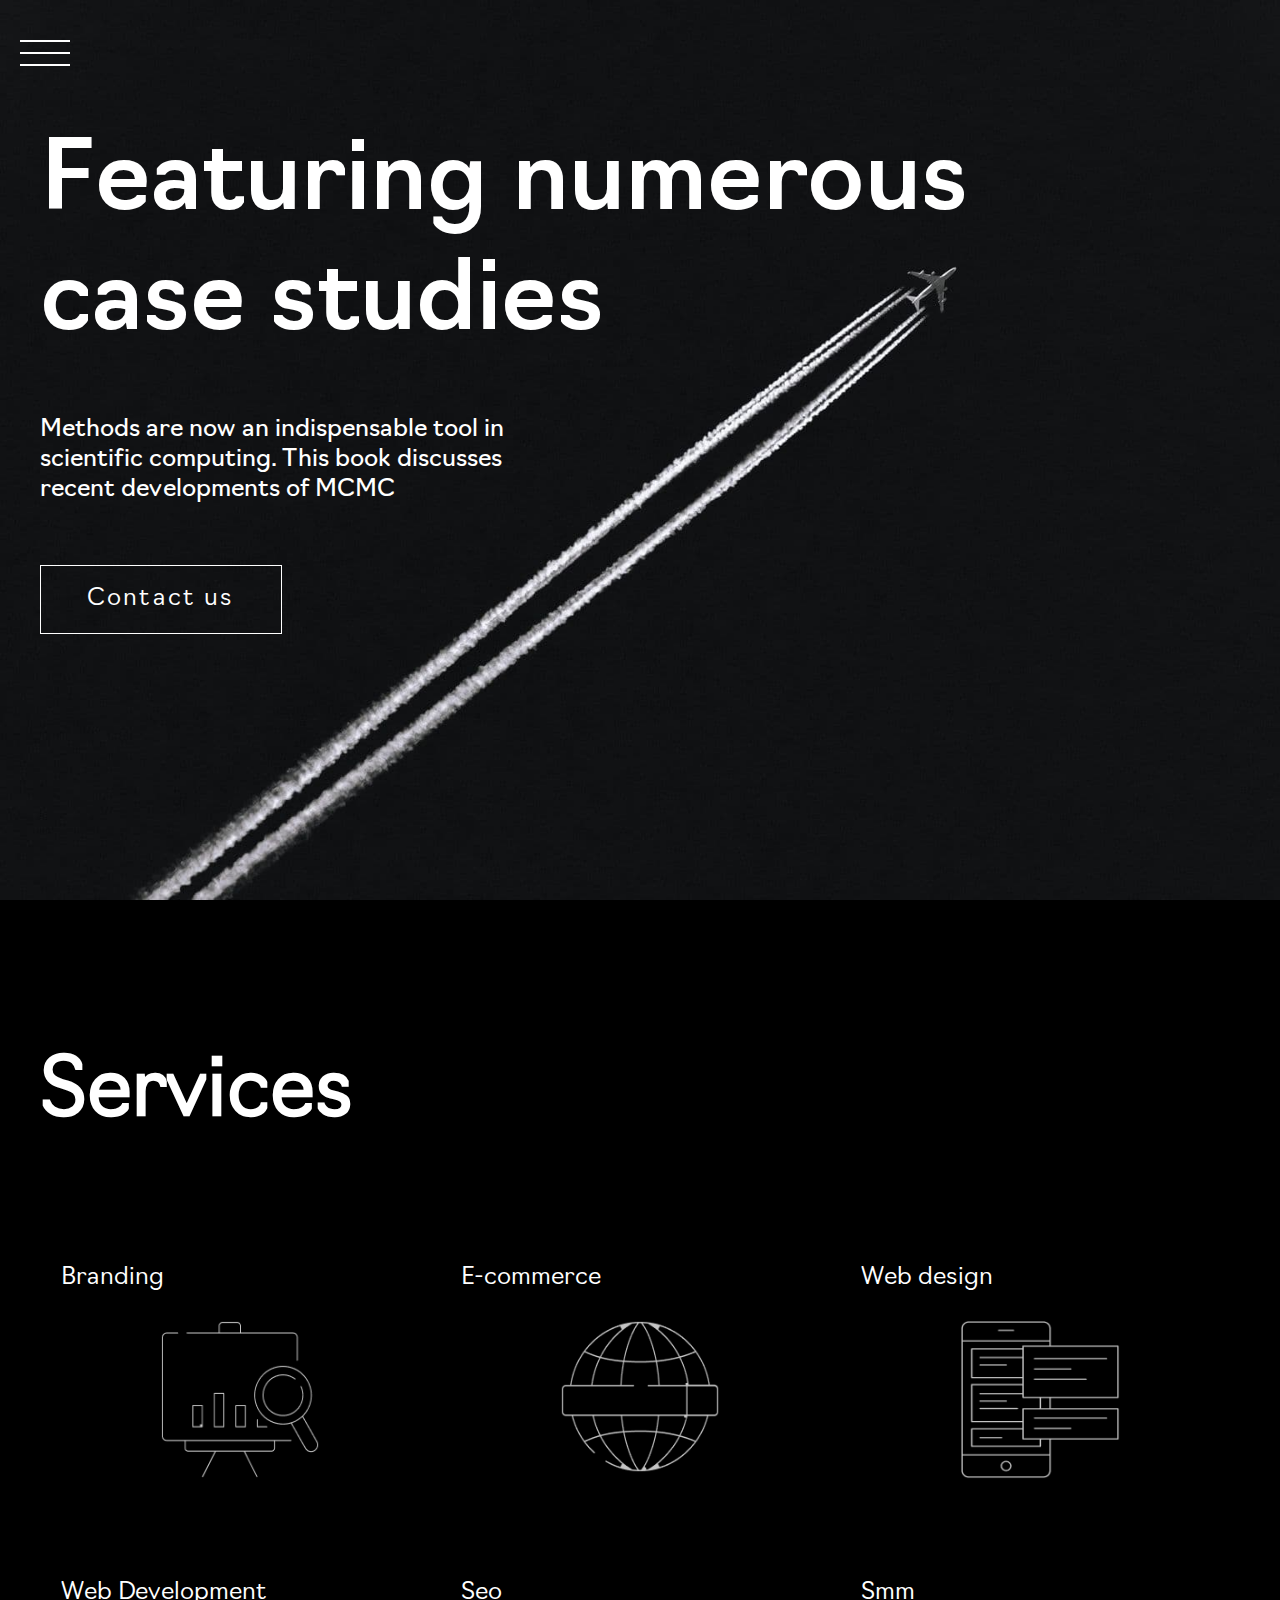
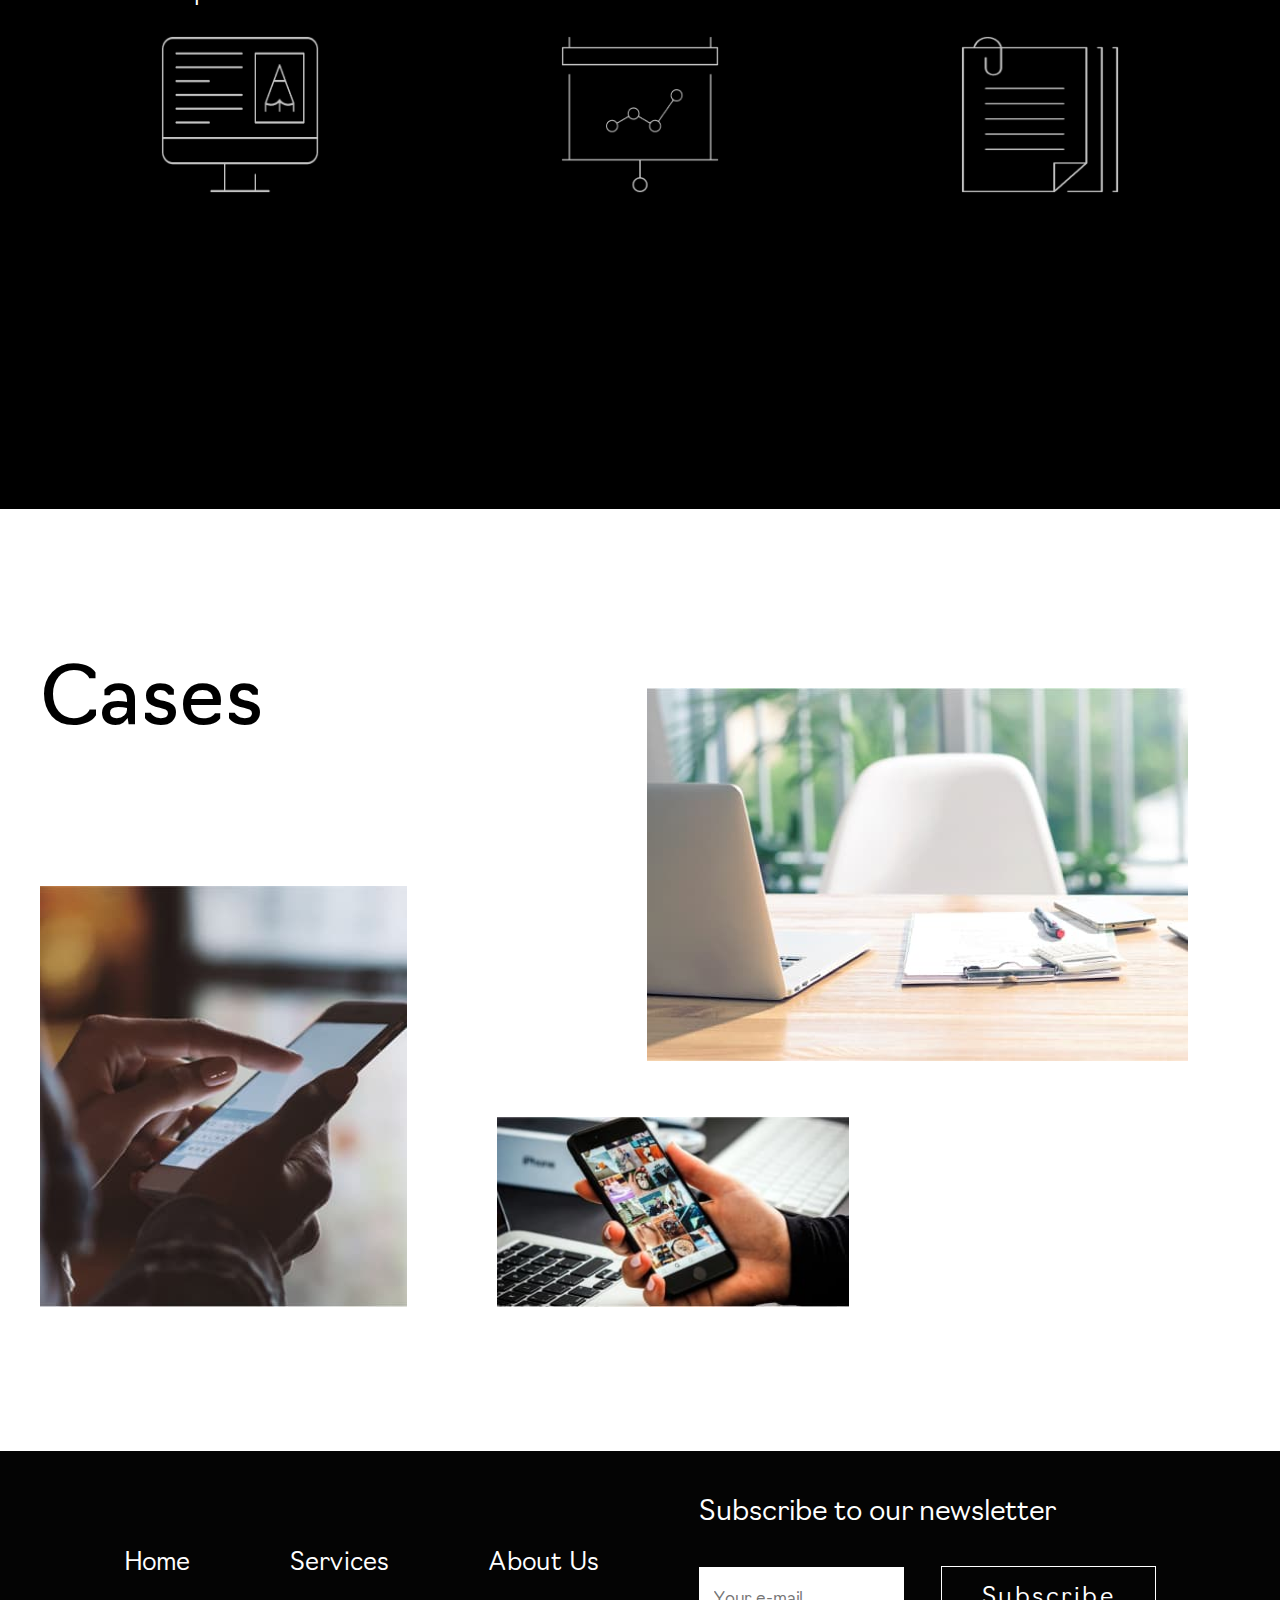
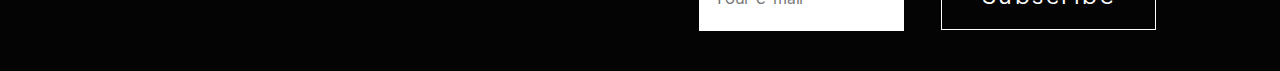
==== index.html @ d7485b70 "Add files via upload" ====
<!DOCTYPE html>
<html lang="ru">
  <head>
    <meta charset="UTF-8" />
    <meta http-equiv="X-UA-Compatible" content="IE=edge" />
    <meta name="viewport" content="width=device-width, initial-scale=1.0" />
    <title>Home</title>
    <link rel="stylesheet" href="css/style.min.css" />
  </head>
  <body>
    <div class="wrapper">
      <header class="header" id="#header">
        <div class="header__home">
          <div class="gamb__menu">
            <span></span>
            <span></span>
            <span></span>
          </div>
          <div class="leftside leftside--close">
            <button class="leftside__btn">
              <span></span>
              <span></span>
            </button>
            <ul class="leftside__menu__item">
              <li class="leftside__menu__items">
                <a class="leftside__menu__link" href="index.html"> Home </a>
              </li>
              <button class="accordion">Services</button>
              <div class="accordion__list">
                <ul class="accordion__items">
                  <li class="accordion__item">
                    <a class="accordion__link" href="services.html#Branding">
                      Branding
                    </a>
                  </li>
                  <li class="accordion__item">
                    <a class="accordion__link" href="services.html#E-commerce">
                      E-commerce
                    </a>
                  </li>
                  <li class="accordion__item">
                    <a class="accordion__link" href="services.html#Web-design">
                      Web design
                    </a>
                  </li>
                  <li class="accordion__item">
                    <a
                      class="accordion__link"
                      href="services.html#Web-Development"
                    >
                      Web Development
                    </a>
                  </li>
                  <li class="accordion__item">
                    <a class="accordion__link" href="services.html#Seo">
                      Seo
                    </a>
                  </li>
                  <li class="accordion__item">
                    <a class="accordion__link" href="services.html#Smm">
                      Smm
                    </a>
                  </li>
                </ul>
              </div>
              <li class="leftside__menu__items">
                <a class="leftside__menu__link" href="about.html"> About us </a>
              </li>
            </ul>
          </div>
          <div class="header__inner">
            <div class="container">
              <div class="header__inner__about">
                <h2 class="header__inner__title">Featuring numerous</h2>
                <h2 class="header__inner__title-2">case studies</h2>
                <div class="header__inner__text">
                  Methods are now an indispensable tool in scientific computing.
                  This book discusses recent developments of MCMC
                </div>
                <button class="header__inner__btn">
                  <a class="header__inner__link" href="#popup"> Contact us </a>
                </button>
              </div>
              <div class="popup" id="popup">
                <a class="popup__area" href="#header"></a>
                <div class="popup__body">
                  <div class="popup__content">
                    <a class="popup__close" href="#header">X</a>
                    <div class="popup__text">
                      Once you're through, contact us with any questions and we
                      will help you to find a solution that best fits your
                      specific needs.
                    </div>
                    <div class="popup__contact">
                      <a class="popup__mail" href="mailto:nastarte@gmail.com">nastarte@gmail.com</a>
                      <a class="popup__phone" href="tel:+74952104242 ">+ 7 495 210 42 42 </a>
                    </div>
                    <div class="popup__form">
                      <form class="popup__form__inner" action="#">
                        <input
                          class="popup__form__inner__name"
                          type="text"
                          placeholder="Name"
                        />
                        <input
                          class="popup__form__inner__email"
                          type="email"
                          placeholder="E-mail"
                        />
                        <textarea
                          class="popup__form__inner__textarea"
                        ></textarea>
                        <a class="popup__form__link" href="index.html">
                          <button class="popup__form__inner__btn" type="button">
                            Accept
                          </button>
                        </a>
                      </form>
                    </div>
                  </div>
                </div>
              </div>
            </div>
          </div>
        </div>
      </header>
    <main class="main">
      <section class="service">
        <div class="container">
          <h2 class="service__title">Services</h2>
          <div class="service__inner">
            <a class="service__inner__item" href="services.html#Branding">
              <p class="service__inner__text">Branding</p>
              <img
                class="service__inner__img"
                src="images/service/1.png"
                alt="images"
              />
            </a>
            <a class="service__inner__item" href="services.html#E-commerce">
              <p class="service__inner__text">E-commerce</p>
              <img
                class="service__inner__img"
                src="images/service/2.png"
                alt="images"
              />
            </a>
            <a class="service__inner__item" href="services.html#Web-design">
              <p class="service__inner__text">Web design</p>
              <img
                class="service__inner__img"
                src="images/service/3.png"
                alt="images"
              />
            </a>
            <a
              class="service__inner__item"
              href="services.html#Web-Development"
            >
              <p class="service__inner__text">Web Development</p>
              <img
                class="service__inner__img"
                src="images/service/4.png"
                alt="images"
              />
            </a>
            <a class="service__inner__item" href="services.html#Seo">
              <p class="service__inner__text">Seo</p>
              <img
                class="service__inner__img"
                src="images/service/5.png"
                alt="images"
              />
            </a>
            <a class="service__inner__item" href="services.html#Smm">
              <p class="service__inner__text">Smm</p>
              <img
                class="service__inner__img"
                src="images/service/6.png"
                alt="images"
              />
            </a>
          </div>
        </div>
      </section>
      <section class="case">
        <div class="container">
          <h2 class="case__title">Cases</h2>
          <div class="case__images">
            <div class="case__left">
              <img
                class="case__left__img"
                src="images/case-left.jpg"
                alt="images"
              />
            </div>
            <div class="case__right">
              <img
                class="case__right__img-1"
                src="images/case-right.jpg"
                alt="images"
              />
              <img
                class="case__right__img-2"
                src="images/case-right-2.jpg"
                alt="images"
              />
            </div>
          </div>
        </div>
      </section>
    </main>
    <footer class="footer">
      <div class="thank">
        <p class="thank__text">
          Thank you for contacting us, we will contact you
        </p>
        <button class="thank__close">Close</button>
      </div>
      <div class="footer__inner">
        <div class="footer__wrapper">
        <ul class="footer__inner__items">
          <li class="footer__inner__item">
            <a class="footer__inner__link" href="index.html"> Home </a>
          </li>
          <li class="footer__inner__item">
            <a class="footer__inner__link" href="services.html"> Services </a>
          </li>
          <li class="footer__inner__item">
            <a class="footer__inner__link" href="about.html"> About Us </a>
          </li>
        </ul>
        <div class="footer__inner__form">
          <form class="footer__form" action="#">
            <h4 class="footer__form__title">Subscribe to our newsletter</h4>
            <input
              class="footer__form__input"
              type="email"
              placeholder="Your e-mail"
            />
            <button class="footer__form__btn">Subscribe</button>
          </form>
        </div>
    </div>
  </div>
    </footer>
    <script src="js/main.min.js"></script>
  </body>
</html>
---- css/style.min.css ----
@font-face{font-family:'Navigo-Light';src:url("../fonts/Navigo-Light.woff2") format("woff2"),url("../fonts/Navigo-Light.woff") format("woff"),url("../fonts/Navigo-Light.ttf") format("truetype");font-weight:300;font-style:normal}@font-face{font-family:'Navigo-Regular';src:url("../fonts/Navigo-Regular.woff2") format("woff2"),url("../fonts/Navigo-Regular.woff") format("woff"),url("../fonts/Navigo-Regular.ttf") format("truetype");font-weight:400;font-style:normal}@font-face{font-family:'Navigo-Bold';src:url("../fonts/Navigo-Medium.woff2") format("woff2"),url("../fonts/Navigo-Medium.woff") format("woff"),url("../fonts/Navigo-Medium.ttf") format("truetype");font-weight:500;font-style:normal}html{-webkit-box-sizing:border-box;box-sizing:border-box}*,*::after,*::before{-webkit-box-sizing:inherit;box-sizing:inherit}ul[class],ol[class]{padding:0}body,h1,h2,h3,h4,h5,h6,p,ul,ol,li,figure,figcaption,blockquote,dl,dd{margin:0;font-size:inherit}li{outline:none}ul[class]{list-style:none}img{max-width:100%;display:block}input,button,textarea,select{font:inherit}a{text-decoration:none}.slick-slider{position:relative;display:block;-webkit-box-sizing:border-box;box-sizing:border-box;-webkit-touch-callout:none;-webkit-user-select:none;-moz-user-select:none;-ms-user-select:none;user-select:none;-ms-touch-action:pan-y;touch-action:pan-y;-webkit-tap-highlight-color:transparent}.slick-list{position:relative;overflow:hidden;display:block;margin:0;padding:0}.slick-list:focus{outline:none}.slick-list.dragging{cursor:pointer;cursor:hand}.slick-slider .slick-track,.slick-slider .slick-list{-webkit-transform:translate3d(0, 0, 0);-ms-transform:translate3d(0, 0, 0);transform:translate3d(0, 0, 0)}.slick-track{position:relative;left:0;top:0;display:block;margin-left:auto;margin-right:auto}.slick-track:before,.slick-track:after{content:"";display:table}.slick-track:after{clear:both}.slick-loading .slick-track{visibility:hidden}.slick-slide{float:left;height:100%;min-height:1px;display:none}[dir="rtl"] .slick-slide{float:right}.slick-slide img{display:block}.slick-slide.slick-loading img{display:none}.slick-slide.dragging img{pointer-events:none}.slick-initialized .slick-slide{display:block}.slick-loading .slick-slide{visibility:hidden}.slick-vertical .slick-slide{display:block;height:auto;border:1px solid transparent}.slick-arrow.slick-hidden{display:none}html,body{height:100%}body{font-family:"Navigo-Light", sans-serif;font-weight:300;font-size:28px;line-height:45px}.wrapper{display:-webkit-box;display:-ms-flexbox;display:flex;-webkit-box-orient:vertical;-webkit-box-direction:normal;-ms-flex-direction:column;flex-direction:column;min-height:100%;overflow-x:hidden}.main{-webkit-box-flex:1;-ms-flex:1 0 auto;flex:1 0 auto}.footer{-webkit-box-flex:0;-ms-flex:0 0 auto;flex:0 0 auto}.container{max-width:1230px;padding:0 15px;margin:0 auto}.container-fluid{max-width:1330px;padding:0 15px;margin:0 auto}.header__home{background-image:url("../images/header-bg.jpg");background-repeat:no-repeat;background-size:cover;background-position:top center;min-height:100vh;position:relative}.header__services{background-color:#ebedf0}.header__about{background-color:#040404;min-height:685px}.header__bg{background-color:#171717}.header__inner__title{font-family:"Navigo-Bold", sans-serif;font-size:6rem;line-height:80px;font-weight:500;color:#fff;padding-top:145px}.header__inner__title-2{font-family:"Navigo-Bold", sans-serif;font-size:6rem;line-height:120px;font-weight:500;color:#fff;max-width:800px;padding-top:20px}.header__inner__text{font-family:"Navigo-Regular", sans-serif;padding-top:50px;font-size:24px;line-height:30px;font-weight:400;color:#fff;max-width:500px}.header__inner__btn{margin-top:60px;border:1px solid #fff;cursor:pointer;background-color:transparent}.header__inner__btn:hover{-webkit-transition:all 0.3s;-o-transition:all 0.3s;transition:all 0.3s;-webkit-box-shadow:-2px 3px 17px 0px #ebc4c4;box-shadow:-2px 3px 17px 0px #ebc4c4;background-color:black}.header__inner__link{font-size:24px;letter-spacing:0.09em;line-height:45px;color:#fff;display:block;padding:10px 40px}.header__inner__about{padding-bottom:52px}.popup{position:fixed;width:100%;height:100%;background-color:rgba(0,0,0,0.9);top:0;left:0;opacity:0;visibility:hidden;z-index:10;-webkit-transition:all 0.8s;-o-transition:all 0.8s;transition:all 0.8s}.popup:target{opacity:1;visibility:visible;overflow-y:auto;overflow-x:hidden}.popup__body{min-height:100%;display:-webkit-box;display:-ms-flexbox;display:flex;-webkit-box-align:center;-ms-flex-align:center;align-items:center;-webkit-box-pack:center;-ms-flex-pack:center;justify-content:center;text-align:center;padding:30px 10px}.popup__content{background-color:#131212;color:#fff;max-width:800px;padding:30px;position:relative;-webkit-transform:perspective(600px) translate(0px, -100%) rotateX(45deg);transform:perspective(600px) translate(0px, -100%) rotateX(45deg);-webkit-transition:all 0.8s;-o-transition:all 0.8s;transition:all 0.8s;opacity:0}.popup:target .popup__content{-webkit-transform:perspective(600px) translate(0px, 0%) rotateX(0deg);transform:perspective(600px) translate(0px, 0%) rotateX(0deg);opacity:1}.popup__close{position:absolute;right:25px;top:10px;font-size:20px;color:#fff;text-decoration:none}.popup__area{position:absolute;width:100%;height:100%;top:0;left:0}.popup__text{font-size:26px;padding-bottom:10px}.popup__mail{font-family:"Navigo-Bold", sans-serif;text-decoration:none;color:#929292}.popup__mail:hover{color:white}.popup__phone{font-family:"Navigo-Bold", sans-serif;text-decoration:none;color:#929292}.popup__phone:hover{color:white}.popup__form__inner__name{max-width:300px;margin-right:20px;outline:none;padding-left:15px}.popup__form__inner__name::-webkit-input-placeholder{font-size:20px}.popup__form__inner__name::-moz-placeholder{font-size:20px}.popup__form__inner__name:-ms-input-placeholder{font-size:20px}.popup__form__inner__name::-ms-input-placeholder{font-size:20px}.popup__form__inner__name::placeholder{font-size:20px}.popup__form__inner__email{max-width:300px;outline:none;padding-left:15px}.popup__form__inner__email::-webkit-input-placeholder{font-size:20px}.popup__form__inner__email::-moz-placeholder{font-size:20px}.popup__form__inner__email:-ms-input-placeholder{font-size:20px}.popup__form__inner__email::-ms-input-placeholder{font-size:20px}.popup__form__inner__email::placeholder{font-size:20px}.popup__form__inner__textarea{display:block;margin:0 auto;margin-top:30px;max-width:500px;height:200px;width:100%;resize:none;outline:none;overflow:hidden}.popup__form__inner__btn{padding:8px 60px;background-color:#fff;color:black;margin-top:20px;letter-spacing:0.09em;line-height:35px;color:#5c5a5a;border:1px solid #fff}.popup__form__inner__btn:hover{-webkit-transition:all 0.5s;-o-transition:all 0.5s;transition:all 0.5s;background-color:transparent;-webkit-box-shadow:-2px 3px 17px 4px #949292;box-shadow:-2px 3px 17px 4px #949292}.popup__contact{display:block;max-width:280px;margin:0 auto}.service{background-color:black}.service__title{padding-top:155px;padding-bottom:100px;color:#fff;font-size:80px;line-height:80px}.service__inner{display:-ms-grid;display:grid;-ms-grid-columns:(2fr)[3];grid-template-columns:repeat(3, 2fr);padding-bottom:244px}.service__inner__text{font-family:"Navigo-Light", sans-serif;color:#fff;font-weight:300;font-size:24px;line-height:24px;padding:30px 20px}.service__inner__img{margin:0 auto;width:40%}.service__inner__item{cursor:pointer;min-height:315px;border:1px solid transparent}.service__inner__item:hover{border:1px solid #fff;-webkit-transition:all 1s;-o-transition:all 1s;transition:all 1s}.case__images{display:-webkit-box;display:-ms-flexbox;display:flex;padding-bottom:144px}.case__title{font-family:"Navigo-Regular", sans-serif;padding-top:155px;font-size:80px;line-height:80px;font-weight:400}.case__left{display:-webkit-box;display:-ms-flexbox;display:flex;-webkit-box-align:end;-ms-flex-align:end;align-items:flex-end;padding-right:90px}.case__right{display:-webkit-box;display:-ms-flexbox;display:flex;-webkit-box-orient:vertical;-webkit-box-direction:normal;-ms-flex-direction:column;flex-direction:column}.case__right__img-1{position:relative;bottom:56px;left:150px;width:100%}.case__right__img-2{max-width:65%}.gamb__menu{display:block;width:50px;position:absolute;top:40px;left:20px;cursor:pointer}.gamb__menu span{background-color:white;height:2px;display:block;margin-bottom:10px}.gamb__menu__services span{background-color:black}.disable{visibility:hidden}.leftside{max-width:299px;max-height:600px;position:fixed;z-index:100;-webkit-transition:all 0.7s;-o-transition:all 0.7s;transition:all 0.7s;background-color:black}.leftside__menu__item{margin-top:20px}.leftside.leftside--close{-webkit-transform:translateX(-500%);-ms-transform:translateX(-500%);transform:translateX(-500%)}.leftside__btn{position:relative;border:none;outline:none;background-color:transparent;border-color:black;cursor:pointer}.leftside__btn::after{content:"X";top:-15px;left:16px;font-size:22px;color:#fff;position:absolute}.leftside__menu__items{cursor:pointer;width:300px;position:relative}.leftside__menu__items:hover{-webkit-transition:all 0.5s;-o-transition:all 0.5s;transition:all 0.5s;background-color:#383838}.leftside__menu__link{display:block;font-family:"Navigo-Light", sans-serif;color:#fff;font-weight:300;line-height:30px;font-size:22px;padding:10px 18px}.accordion{background-color:transparent;padding:6px 193px;border-color:transparent;outline:none;color:#fff;font-size:22px;line-height:30px;padding-left:16px;padding-top:8px;padding-bottom:8px;position:relative;cursor:pointer}.accordion::after{content:"\002B";position:absolute;right:0}.accordion.active::after{content:"\2212";position:absolute;right:0}.accordion__list{max-height:0;overflow:hidden;-webkit-transition:all 0.5s;-o-transition:all 0.5s;transition:all 0.5s}.accordion__item{padding-left:40px;cursor:pointer;max-width:600px;width:100%}.accordion__item:hover{-webkit-transition:all 0.5s;-o-transition:all 0.5s;transition:all 0.5s;background-color:#383838}.accordion__link{font-family:"Navigo-Light", sans-serif;font-size:20px;font-weight:300;line-height:30px;color:#fff;display:block;padding:10px 18px}.active,.accordion:hover{background-color:#636161}.branding{padding-top:93px}.branding__inner__title{font-family:"Navigo-Bold", sans-serif;font-size:60px;line-height:40px;font-weight:500;color:#000000;outline:none}.branding__inner__text{font-family:"Navigo-Light", sans-serif;font-size:28px;line-height:45px;padding-top:43px;max-width:800px;font-style:normal;font-weight:300}.branding__img{display:-webkit-box;display:-ms-flexbox;display:flex}.branding__inner__img{width:100%}.branding__img__position__left{padding-right:45px}.branding__img__position__right{padding-top:124px;padding-bottom:100px}.inner__arrow{display:block;border:none;margin:10px 0;max-width:100px;-webkit-transition:all 0.5s;-o-transition:all 0.5s;transition:all 0.5s}.inner__arrow:hover{-webkit-box-shadow:-2px 3px 17px 4px #949292;box-shadow:-2px 3px 17px 4px #949292;border-radius:15px}.commerce{padding-top:100px}.commerce__title{font-family:"Navigo-Bold", sans-serif;font-size:60px;line-height:40px;font-weight:500;color:#000000;outline:none}.commerce__text{font-family:"Navigo-Light", sans-serif;font-size:28px;line-height:45px;padding-top:43px;max-width:800px;font-style:normal;font-weight:300}.commerce__inner__img{display:-ms-grid;display:grid;-ms-grid-columns:(1fr)[4];grid-template-columns:repeat(4, 1fr);padding-bottom:100px}.commerce__img{width:100%;padding-right:10px}.design{background-color:#ebedf0;padding-top:100px}.design__title{font-family:"Navigo-Bold", sans-serif;font-size:60px;line-height:40px;font-weight:500;color:#000000;outline:none}.design__text{font-family:"Navigo-Light", sans-serif;font-size:28px;line-height:45px;padding-top:43px;max-width:800px;font-style:normal;font-weight:300}.design__inner__img{display:-webkit-box;display:-ms-flexbox;display:flex;-webkit-box-pack:justify;-ms-flex-pack:justify;justify-content:space-between;-webkit-box-align:center;-ms-flex-align:center;align-items:center;padding-bottom:100px}.design__img{width:30%}.design__img__big{max-width:100%;padding-bottom:100px}.development{padding-top:200px;background-color:#ebedf0}.development__title{font-family:"Navigo-Bold", sans-serif;font-size:60px;line-height:40px;font-weight:500;color:#000000;outline:none}.development__text{font-family:"Navigo-Light", sans-serif;font-size:28px;line-height:45px;padding-top:43px;max-width:800px;font-style:normal;font-weight:300}.development__inner{display:-webkit-box;display:-ms-flexbox;display:flex}.development__img__left{padding-bottom:100px;opacity:0.8}.development__img__right{opacity:0.8;padding-left:100px;margin-top:-150px}.seo{padding-top:100px;background-color:#c4c4c4}.seo__title{font-family:"Navigo-Bold", sans-serif;font-size:60px;line-height:40px;font-weight:500;color:#000000;outline:none}.seo__text{font-family:"Navigo-Light", sans-serif;font-size:28px;line-height:45px;padding-top:43px;max-width:800px;font-style:normal;font-weight:300}.seo__img{width:100%;opacity:0.8;padding-bottom:100px}.smm{padding-top:100px;background-color:#161616}.smm__title{font-family:"Navigo-Bold", sans-serif;font-size:60px;line-height:40px;font-weight:500;color:#fff;outline:none}.smm__text{font-family:"Navigo-Light", sans-serif;font-size:28px;line-height:45px;padding-top:43px;max-width:800px;font-style:normal;font-weight:300;color:#fff}.smm__images{width:85%;padding-bottom:100px;opacity:0.7}.smm__img{display:-webkit-box;display:-ms-flexbox;display:flex;-webkit-box-pack:justify;-ms-flex-pack:justify;justify-content:space-between;-webkit-box-align:end;-ms-flex-align:end;align-items:flex-end}.header__about__inner{display:-webkit-box;display:-ms-flexbox;display:flex;-webkit-box-pack:justify;-ms-flex-pack:justify;justify-content:space-between;padding-top:100px}.header__about__title{font-family:"Navigo-Bold", sans-serif;font-size:48px;line-height:52px;font-weight:bold;color:#fff}.header__about__title span{color:#aeaeae}.header__about__text{font-family:"Navigo-Regular", sans-serif;max-width:800px;font-size:22px;line-height:30px;color:#fff;font-weight:400;padding-bottom:150px}.header__about__numbers{display:-webkit-box;display:-ms-flexbox;display:flex;-webkit-box-align:center;-ms-flex-align:center;align-items:center;-webkit-box-pack:justify;-ms-flex-pack:justify;justify-content:space-between}.header__about__numbers__text-1{font-family:"Navigo-Bold", sans-serif;font-size:26px;line-height:36px;font-weight:500;color:#aeaeae;position:relative;margin-left:100px}.header__about__numbers__text-1::before{content:"5";position:absolute;left:-45px;top:-20px;font-size:66px;line-height:93px;font-family:"Navigo-Light", sans-serif;font-weight:300;color:#fff}.header__about__numbers__text-1::after{content:"";position:absolute;background-image:url("../images/union.svg");width:46px;height:46px;-o-object-fit:cover;object-fit:cover;left:-100px;top:-20px;background-repeat:no-repeat}.header__about__numbers__text-1 span::after{content:"";position:absolute;border-bottom:1px solid #fff;width:315px;top:-70px;left:-99px}.header__about__numbers__text-2{font-family:"Navigo-Bold", sans-serif;font-size:26px;line-height:36px;font-weight:500;color:#aeaeae;position:relative;margin:0 auto}.header__about__numbers__text-2::before{content:"150";position:absolute;left:-110px;top:-20px;font-size:66px;line-height:93px;font-family:"Navigo-Light", sans-serif;font-weight:300;color:#fff}.header__about__numbers__text-2::after{content:"";position:absolute;background-image:url("../images/graf.svg");width:50px;height:46px;-o-object-fit:cover;object-fit:cover;left:-165px;top:-20px;background-repeat:no-repeat}.header__about__numbers__text-2 span::after{content:"";position:absolute;border-bottom:1px solid #fff;width:315px;top:-70px;left:-165px}.header__about__numbers__text-3{font-family:"Navigo-Bold", sans-serif;font-size:26px;line-height:36px;font-weight:500;color:#aeaeae;position:relative}.header__about__numbers__text-3::before{content:"20";position:absolute;left:-85px;top:-20px;font-size:66px;line-height:93px;font-family:"Navigo-Light", sans-serif;font-weight:300;color:#fff}.header__about__numbers__text-3::after{content:"";position:absolute;background-image:url("../images/people.svg");width:55px;height:45px;-o-object-fit:cover;object-fit:cover;left:-145px;top:-20px;background-repeat:no-repeat}.header__about__numbers__text-3 span::after{content:"";position:absolute;border-bottom:1px solid #fff;width:315px;top:-70px;left:-155px}.description{background-color:#ebedf0;padding-top:60px}.description__title{font-family:"Navigo-Regular", sans-serif;font-size:48px;line-height:68px;font-weight:400;text-align:center;padding-bottom:50px;color:#151515}.description__inner__top{display:-webkit-box;display:-ms-flexbox;display:flex;-webkit-box-pack:justify;-ms-flex-pack:justify;justify-content:space-between;-webkit-box-align:center;-ms-flex-align:center;align-items:center}.description__img{padding-bottom:100px;max-width:100%;-o-object-fit:cover;object-fit:cover}.description__inner__right__title{font-family:"Navigo-Bold", sans-serif;font-size:30px;line-height:42px;font-weight:bold;color:#151515;padding-bottom:30px;max-width:500px}.description__inner__right__text{font-family:"Navigo-Light", sans-serif;font-size:16px;line-height:25px;font-weight:300;color:#151515;max-width:540px;padding-bottom:70px}.description__inner__bottom{display:-webkit-box;display:-ms-flexbox;display:flex;-webkit-box-pack:justify;-ms-flex-pack:justify;justify-content:space-between;-webkit-box-align:center;-ms-flex-align:center;align-items:center}.description__inner__left__title{font-family:"Navigo-Bold", sans-serif;font-size:30px;line-height:42px;font-weight:bold;color:#151515;padding-bottom:30px}.description__inner__left__text{font-family:"Navigo-Light", sans-serif;font-size:16px;line-height:25px;font-weight:300;color:#151515;max-width:540px;padding-bottom:70px}.reviews{padding-top:60px;background-color:#e1e0e0}.reviews__slider{padding-bottom:180px}.reviews__title{font-family:"Navigo-Regular", sans-serif;font-size:48px;line-height:67px;font-weight:400;padding-left:80px;padding-bottom:50px}.reviews__slider__inner{display:-webkit-box;display:-ms-flexbox;display:flex;-webkit-box-pack:justify;-ms-flex-pack:justify;justify-content:space-between;position:relative;width:100%}.reviews__slider__name{font-family:"Navigo-Regular", sans-serif;font-weight:400;font-size:16px;line-height:22px;padding:20px 0 10px 0}.reviews__slider__name::after{content:"";position:absolute;width:360px;top:125px;border-top:1px solid #040404;left:0}.reviews__avatar{-o-object-fit:cover;object-fit:cover;max-width:100px;max-height:100px}.reviews__slider__work{font-family:"Navigo-Light", sans-serif;font-weight:300;font-size:16px;line-height:22px;color:#808080}.reviews__slider__inner__left{padding-top:160px}.reviews__slider__inner__right{font-family:"Navigo-Light", sans-serif;font-size:26px;line-height:36px;max-width:780px;font-weight:300}.reviews-slider__arrow{border:none;background-color:transparent;cursor:pointer;outline:none}.reviews-slider__arrowleft{position:absolute;-webkit-transform:translateY(150%);-ms-transform:translateY(150%);transform:translateY(150%);left:-170px;top:60px}.reviews-slider__arrowright{position:absolute;-webkit-transform:translateY(150%);-ms-transform:translateY(150%);transform:translateY(150%);right:-170px;top:60px}.map{background-color:#1a1a1a}.map__inner__title{font-family:"Navigo-Regular", sans-serif;font-size:48px;line-height:68px;font-weight:400;color:#fff;padding-bottom:60px;padding-top:90px}.map__inner__text{font-family:"Navigo-Light", sans-serif;font-size:20px;line-height:25px;font-weight:300;color:#fff;padding-bottom:60px;max-width:780px}.map__img{width:100%;padding-bottom:150px;background-color:transparent}.request__block{display:-webkit-box;display:-ms-flexbox;display:flex;-webkit-box-pack:justify;-ms-flex-pack:justify;justify-content:space-between}.request__form{padding-top:200px;padding-bottom:217px;max-width:780px}.request__form__inner{padding-top:68px}.request__title{font-family:"Navigo-Regular", sans-serif;font-size:48px;line-height:68px;font-weight:400;color:#000000}.request__input__name{width:360px;margin-right:50px;height:40px;border:1px solid #1a1a1a;font-size:16px;padding-left:15px;margin-bottom:50px}.request__input__name::-webkit-input-placeholder{font-family:"Navigo-Regular", sans-serif;font-size:16px;font-weight:400;color:#888888}.request__input__name::-moz-placeholder{font-family:"Navigo-Regular", sans-serif;font-size:16px;font-weight:400;color:#888888}.request__input__name:-ms-input-placeholder{font-family:"Navigo-Regular", sans-serif;font-size:16px;font-weight:400;color:#888888}.request__input__name::-ms-input-placeholder{font-family:"Navigo-Regular", sans-serif;font-size:16px;font-weight:400;color:#888888}.request__input__name::placeholder{font-family:"Navigo-Regular", sans-serif;font-size:16px;font-weight:400;color:#888888}.request__input__email{width:362px;height:40px;border:1px solid #1a1a1a;font-size:16px;padding-left:15px}.request__input__email::-webkit-input-placeholder{font-family:"Navigo-Regular", sans-serif;font-size:16px;font-weight:400;color:#888888}.request__input__email::-moz-placeholder{font-family:"Navigo-Regular", sans-serif;font-size:16px;font-weight:400;color:#888888}.request__input__email:-ms-input-placeholder{font-family:"Navigo-Regular", sans-serif;font-size:16px;font-weight:400;color:#888888}.request__input__email::-ms-input-placeholder{font-family:"Navigo-Regular", sans-serif;font-size:16px;font-weight:400;color:#888888}.request__input__email::placeholder{font-family:"Navigo-Regular", sans-serif;font-size:16px;font-weight:400;color:#888888}.request__textarea{width:780px;height:120px;border:1px solid #1a1a1a;resize:none;overflow:hidden;font-size:16px;padding-left:15px}.request__textarea::-webkit-input-placeholder{font-family:"Navigo-Regular", sans-serif;font-size:16px;font-weight:400;color:#888888}.request__textarea::-moz-placeholder{font-family:"Navigo-Regular", sans-serif;font-size:16px;font-weight:400;color:#888888}.request__textarea:-ms-input-placeholder{font-family:"Navigo-Regular", sans-serif;font-size:16px;font-weight:400;color:#888888}.request__textarea::-ms-input-placeholder{font-family:"Navigo-Regular", sans-serif;font-size:16px;font-weight:400;color:#888888}.request__textarea::placeholder{font-family:"Navigo-Regular", sans-serif;font-size:16px;font-weight:400;color:#888888}.request__avatar__box{max-width:360px;max-height:370px;margin-top:200px;background-color:#ebedf0}.request__avatar__box__text{font-family:"Navigo-Regular", sans-serif;font-size:16px;line-height:22px;font-weight:400;color:#000000;max-width:294px}.request__avatar__name{font-family:"Navigo-Regular", sans-serif;font-size:16px;line-height:22px;font-weight:400;color:#000000;padding-bottom:10px}.request__avatar__work{font-family:"Navigo-Regular", sans-serif;font-size:16px;line-height:22px;font-weight:400;color:#737373}.request__avatar__img{display:inline-block;margin-top:30px}.request__avatar__box__position{padding:55px 33px;text-align:center;border:1px solid #000000;-webkit-box-shadow:0px 4px 4px rgba(0,0,0,0.25);box-shadow:0px 4px 4px rgba(0,0,0,0.25)}.request__input__checkbox{display:none}.request__fake__checkbox{display:inline-block;position:relative;cursor:pointer;min-width:20px;height:20px;border:1px solid #e2e2e2}.request__fake__checkbox::before{content:"";display:block;position:absolute;width:16px;height:14px;opacity:0;background-image:url("../images/accept.png");background-repeat:no-repeat;-o-object-fit:cover;object-fit:cover}.request__fake__checkbox:hover{content:"";display:block;position:relative;background-image:url("../images/accept.png");background-repeat:no-repeat;top:2px;left:1px;-o-object-fit:cover;object-fit:cover}.request__label{display:-webkit-box;display:-ms-flexbox;display:flex;-webkit-box-align:center;-ms-flex-align:center;align-items:center}.request__label__text{font-family:"Navigo-Regular", sans-serif;line-height:25px;font-weight:400;font-size:16px;padding-top:10px;padding-left:10px;cursor:pointer}.request__label__text span{color:#808080}.request__btn{margin-top:50px;font-family:"Navigo-Regular", sans-serif;font-size:16px;line-height:25px;font-weight:400;padding:16px 54px;background-color:#000000;color:#fff;border:1px solid #000000;cursor:pointer}.request__btn:hover{-webkit-box-shadow:2px 1px 4px 2px rgba(85,80,80,0.5);box-shadow:2px 1px 4px 2px rgba(85,80,80,0.5)}.thank{position:absolute;z-index:-50;pointer-events:none;top:0;opacity:0;left:50%;-webkit-transform:translateX(-50%);-ms-transform:translateX(-50%);transform:translateX(-50%);border:1px solid gray;border-radius:10px;padding:3rem;-webkit-transition:400ms ease-in-out;-o-transition:400ms ease-in-out;transition:400ms ease-in-out;-webkit-box-shadow:4px 4px 16px 1px rgba(0,0,0,0.75);box-shadow:4px 4px 16px 1px rgba(0,0,0,0.75);text-align:center;background-color:black}.thank__text{font-family:"Navigo-Regular", sans-serif;font-weight:400;font-size:20px;color:#fff}.thank__close{font-size:20px;letter-spacing:0.09em;line-height:28px;color:#5c5a5a;padding:10px 70px;border:1px solid #fff;cursor:pointer;min-height:55px}.thank__close:hover{background-color:transparent;-webkit-transition:all 0.3s;-o-transition:all 0.3s;transition:all 0.3s;-webkit-box-shadow:-2px 3px 17px 0px #888686;box-shadow:-2px 3px 17px 0px #888686}.visible{opacity:1;top:4rem;z-index:10;pointer-events:initial}.thank__close{margin-top:1rem}.request__input__checkbox:checked+.request__fake__checkbox::before{opacity:1}.branding__page{padding-top:150px}.branding__page__title{font-family:"Navigo-Regular", sans-serif;font-size:80px;line-height:80px;padding-bottom:150px;font-weight:400;color:#fff}.branding__page__inner{display:-webkit-box;display:-ms-flexbox;display:flex;-webkit-box-pack:justify;-ms-flex-pack:justify;justify-content:space-between}.branding__page__text{font-family:"Navigo-Regular", sans-serif;font-size:26px;font-weight:400;line-height:50px;max-width:740px;padding-left:50px;color:#fff}.branding__page__img{max-width:620px;width:100%;height:500px;margin-bottom:150px}.work__branding{background-color:#1a1a1a}.work__branding__title{font-family:"Navigo-Regular", sans-serif;font-size:60px;line-height:40px;font-weight:400;padding-top:100px;color:#fff;padding-bottom:200px}.work__branding__sliders{padding-bottom:150px}.work__branding__slider__inner{display:-webkit-box;display:-ms-flexbox;display:flex;-webkit-box-pack:justify;-ms-flex-pack:justify;justify-content:space-between;-webkit-box-align:center;-ms-flex-align:center;align-items:center}.work__branding__client{font-family:"Navigo-Light", sans-serif;font-weight:300;font-size:22px;line-height:40px;color:#fff;max-width:590px;padding-bottom:20px;position:relative}.work__branding__client::before{content:"";position:absolute;width:600px;border:1px solid #fff;bottom:10px;left:0}.work__branding__client span{font-family:"Navigo-Light", sans-serif;font-weight:300;font-size:28px;line-height:25px;color:#8d8c8c;padding-right:10px}.work__branding__offer{font-family:"Navigo-Light", sans-serif;font-weight:300;font-size:22px;line-height:40px;color:#fff;max-width:590px}.work__branding__offer span{font-family:"Navigo-Light", sans-serif;font-weight:300;font-size:28px;line-height:25px;color:#8d8c8c;padding-right:10px}.work__branding__img{width:50%}.work__branding__slider{position:relative}.slick-dots{display:-webkit-box;display:-ms-flexbox;display:flex;list-style:none;position:absolute;top:-50px;left:0}.slick-dots button{font-size:0;width:8px;height:8px;border-radius:50%;border:none;margin-right:10px;padding:0;background-color:#8b8282;outline:none}.slick-active button{width:16px;height:16px}.footer__inner{background-color:#040404;min-height:180px;display:-webkit-box;display:-ms-flexbox;display:flex;margin:0 auto;-webkit-box-pack:justify;-ms-flex-pack:justify;justify-content:space-between;-webkit-box-align:center;-ms-flex-align:center;align-items:center}.footer__inner__items{display:-webkit-box;display:-ms-flexbox;display:flex;margin-top:50px;margin-left:auto}.footer__inner__item{padding-right:100px}.footer__inner__link{color:#fff;font-size:25px;line-height:30px}.footer__inner__link:hover{-webkit-transition:all 0.5s;-o-transition:all 0.5s;transition:all 0.5s;color:#b4b3b3}.footer__wrapper{display:-webkit-box;display:-ms-flexbox;display:flex;margin:40px auto}.footer__form__title{font-family:"Navigo-Light", sans-serif;color:#fff;font-weight:300;padding-bottom:30px}.footer__form__input{width:205px;outline:none;font-size:17px;padding-left:15px;padding-top:15px;line-height:35px;padding-bottom:14px;border:none}.footer__form__input::-webkit-input-placeholder{font-family:"Navigo-Light", sans-serif;font-weight:300;font-size:17px}.footer__form__input::-moz-placeholder{font-family:"Navigo-Light", sans-serif;font-weight:300;font-size:17px}.footer__form__input:-ms-input-placeholder{font-family:"Navigo-Light", sans-serif;font-weight:300;font-size:17px}.footer__form__input::-ms-input-placeholder{font-family:"Navigo-Light", sans-serif;font-weight:300;font-size:17px}.footer__form__input::placeholder{font-family:"Navigo-Light", sans-serif;font-weight:300;font-size:17px}.footer__form__input:hover{-webkit-box-shadow:-2px 3px 17px 0px #ebc4c4;box-shadow:-2px 3px 17px 0px #ebc4c4;-webkit-transition:all 0.5s;-o-transition:all 0.5s;transition:all 0.5s}.footer__form__btn{font-size:24px;letter-spacing:0.09em;line-height:28px;color:#ffffff;padding:17px 40px;border:1px solid #fff;cursor:pointer;min-height:55px;margin-left:30px;background-color:transparent}.footer__form__btn:hover{-webkit-transition:all 0.5s;-o-transition:all 0.5s;transition:all 0.5s;-webkit-box-shadow:-2px 3px 17px 0px #ebc4c4;box-shadow:-2px 3px 17px 0px #ebc4c4}@media (max-width: 1800px){.branding__inner__title{display:inline-block;margin-top:70px}.branding__page__text{padding-bottom:50px}}@media (max-width: 1600px){.slick-arrow{position:absolute;opacity:0;z-index:-30}.work__branding__sliders{padding-bottom:80px}}@media (max-width: 1290px){.work__branding__client::before{width:430px}.work__branding__img{width:60%;padding-left:20px}.work__branding__client{max-width:900px}.work__branding__offer{max-width:900px}}@media (max-width: 1200px){.case__right__img-1{position:static;padding-bottom:50px;padding-top:50px}.header__about__title{padding-right:30px;line-height:55px}.description__img{padding-right:10px;padding-left:10px}.reviews__slider__name::after{top:100px}.request__form{padding-top:50px}.request__input__email{display:block;margin-bottom:10px}.request__avatar__box__position{padding:10px 15px}.request__avatar__box{height:278px}.request__input__name{margin-bottom:10px}.request__textarea{max-width:580px}.branding__page__inner{display:block}.branding__page__img{margin:0 auto}.branding__page__text{margin:0 auto;text-align:center}.branding__page__title{text-align:center;padding-bottom:50px}}@media (max-width: 1100px){.header__about__numbers__text-2{position:relative;top:150px}.work__branding__slider__inner{-ms-flex-wrap:wrap;flex-wrap:wrap}.work__branding__img{width:100%;padding-right:15px;margin-top:20px}.work__branding__about{-webkit-box-pack:center;-ms-flex-pack:center;justify-content:center;margin:0 auto}.work__branding__title{padding-bottom:130px}.footer__inner__item{padding-right:43px}}@media (max-width: 1000px){.header__inner__title{line-height:100px}.header__inner__title-2{line-height:80px;padding-top:0}.header__home{background-position:left}.service__inner{-ms-grid-columns:(2fr)[2];grid-template-columns:repeat(2, 2fr)}.commerce__inner__img{-ms-grid-columns:(1fr)[2];grid-template-columns:repeat(2, 1fr);grid-gap:20px}.development__img__right{position:absolute;opacity:0;z-index:-20}.development{padding-top:50px}.description__inner__top{-ms-flex-wrap:wrap;flex-wrap:wrap}.description__img{margin:0 auto;width:85%;padding-bottom:30px}.description__inner__right__title{padding-bottom:10px}.description__inner__right{margin:0 auto}.description__inner__left__title{padding-bottom:10px}.description__inner__bottom{-webkit-box-orient:vertical;-webkit-box-direction:normal;-ms-flex-direction:column;flex-direction:column;-webkit-box-align:end;-ms-flex-align:end;align-items:flex-end}.description__inner__left{margin:0 auto;-webkit-box-ordinal-group:3;-ms-flex-order:2;order:2}.reviews__slider__inner__left{padding-right:20px}.reviews__slider{padding-bottom:20px}.request__block{position:relative}.request__avatar__box{position:absolute;top:-190px;right:0}.request__input__name{margin-right:0}.request__input__email{margin-right:0}.request__form{padding-bottom:100px}}@media (max-width: 890px){.footer__inner__items{position:absolute;opacity:0;z-index:-20}.footer__inner__item{padding-right:0}}@media (max-width: 800px){.popup__form__inner__name{margin-left:0;margin-bottom:20px;margin-right:0}.case__images{display:block;-ms-flex-wrap:wrap;flex-wrap:wrap;width:80%;margin:0 auto}.case__left{padding-right:0}.case__right__img-2{max-width:100%}.case__left__img{width:100%;padding-top:50px}.design__inner__img{position:absolute;opacity:0;z-index:-20}.commerce__inner__img{padding-bottom:50px}.development__img__left{padding-bottom:50px}.branding__img__position__right{padding-bottom:50px}.request__form__inner{padding-top:290px}.request__avatar__box{position:absolute;top:-80px;left:0px}.request__textarea{max-width:362px}.branding__page__text{margin:0;text-align:left;line-height:40px;padding-left:0;margin-top:20px}}@media (max-width: 640px){.header__inner__title{line-height:60px;font-size:4rem}.header__inner__title-2{line-height:60px;padding-top:0;font-size:4rem}.service__inner{-ms-grid-columns:(2fr)[1];grid-template-columns:repeat(1, 2fr);padding-bottom:50px !important}.branding__img{display:block;-ms-flex-wrap:wrap;flex-wrap:wrap}.branding__img__position__left{padding-right:0}.branding__img__position__right{padding-top:50px}.commerce__inner__img{-ms-grid-columns:(1fr)[1];grid-template-columns:repeat(1, 1fr)}.development__title{font-size:55px}.design__img__big{padding-bottom:0}.smm__img{display:block;-ms-flex-wrap:wrap;flex-wrap:wrap}.smm__images{width:100%;padding-bottom:50px}.header__about__title{padding-bottom:20px}.header__about__text{padding-bottom:50px}.header__about__inner{display:block;-ms-flex-wrap:wrap;flex-wrap:wrap}.header__about__numbers{display:inline-block;padding-bottom:150px}.header__about__numbers__text-1{padding-left:40px;margin-left:0;padding-bottom:50px}.header__about__numbers__text-1::before{left:-7px;top:-21px}.header__about__numbers__text-1::after{position:absolute;opacity:0;z-index:-60}.header__about__numbers__text-1 span::after{top:44px;left:-14px}.header__about__numbers__text-2{padding-left:110px}.header__about__numbers__text-2::before{left:-7px;top:-21px}.header__about__numbers__text-2::after{position:absolute;opacity:0;z-index:-60}.header__about__numbers__text-2 span::after{top:-72px;left:-14px}.header__about__numbers__text-3{padding-left:80px;margin-left:0;padding-bottom:50px}.header__about__numbers__text-3::before{left:-7px;top:-21px}.header__about__numbers__text-3::after{position:absolute;opacity:0;z-index:-60}.header__about__numbers__text-3 span::after{top:157px;left:-14px}.description__img{width:100%}.reviews__slider__inner__text{font-size:22px}.reviews__title{padding-left:0}.map__inner__title{padding-top:50px;padding-bottom:20px}.map__inner__text{padding-bottom:20px;line-height:35px}.request__input__name{width:362px}.request__textarea{max-width:362px}.branding__page__img{height:100%}.work__branding__client::before{width:300px}.work__branding__sliders{padding-bottom:50px}.page__title__commerce{font-size:50px}.page__title__development{font-size:50px}.branding__inner__text{padding-top:20px}.commerce__text{padding-top:20px}.design__text{padding-top:20px}.development__text{padding-top:20px}.seo__text{padding-top:20px}.smm__text{padding-top:20px}}@media (max-width: 450px){.commerce__title{font-size:55px}.reviews__slider__inner{-ms-flex-wrap:wrap;flex-wrap:wrap}.reviews__title{padding-bottom:10px}.reviews__slider__name::after{top:0px}.reviews__slider__inner__left{padding-top:30px}.branding__page__title{font-size:65px}.page__title__commerce{font-size:50px}.page__title__development{font-size:50px}.branding__inner__text{font-size:20px;line-height:35px}.commerce__text{font-size:20px;line-height:35px}.design__text{font-size:22px;line-height:35px}.development__text{font-size:22px;line-height:35px}.seo__text{font-size:22px;line-height:35px}.smm__text{font-size:22px;line-height:35px}.header__about__numbers__text-1{font-size:22px;margin-left:0;padding-bottom:50px}.header__about__numbers__text-1::before{left:-7px;top:-21px}.header__about__numbers__text-1 span::after{top:78px;left:-14px;width:250px}.header__about__numbers__text-2{font-size:22px}.header__about__numbers__text-2::before{left:-7px;top:-21px}.header__about__numbers__text-2 span::after{top:-43px;left:-14px;width:250px}.header__about__numbers__text-3{font-size:22px;margin-left:0;padding-bottom:50px}.header__about__numbers__text-3::before{left:-6px;top:-21px}.header__about__numbers__text-3 span::after{top:187px;left:-14px;width:250px}}@media (max-width: 490px){.footer__form{text-align:center}.footer__form__input{width:290px}.footer__form__btn{margin-top:25px;margin-left:0;margin-bottom:10px}}@media (max-width: 400px){.commerce__title{font-size:50px}.development__title{font-size:43px}.map__inner__title{font-size:41px}.request__input__name{width:100%}.request__input__email{width:100%}.request__textarea{width:100%}.request__title{max-width:100%;font-size:40px}.request__label__text{padding-left:0}.request__fake__checkbox{margin-right:10px}}@media (max-width: 360px){.header__inner__title{line-height:50px;font-size:3.5rem}.header__inner__title-2{line-height:50px;padding-top:0;font-size:3.5rem}.header__inner__text{font-size:20px}.service__title{padding-top:70px;padding-bottom:40px;font-size:70px}.case__images{width:100%;padding-bottom:65px}.case__title{padding-top:80px}.branding__inner__text{font-size:16px;line-height:35px}.commerce__text{font-size:16px;line-height:35px}.design{padding-top:50px}.commerce{padding-top:50px}.design__text{font-size:16px;line-height:35px}.design__title{font-size:43px}.commerce__title{font-size:43px;line-height:35px}.development__text{font-size:16px;line-height:35px}.seo__text{font-size:16px;line-height:35px}.smm__text{font-size:16px;line-height:35px}.seo{padding-top:50px}.seo__img{padding-bottom:70px}.seo__title{font-size:50px}.smm__title{font-size:50px}.description__inner__top{margin-right:5px}.description__inner__right__title{font-size:26px}.description__title{padding-bottom:20px}.description__inner__left__title{font-size:26px}.map__inner__title{font-size:38px}.map__img{padding-bottom:50px}.request__title{font-size:37px}.work__branding__client::before{width:250px}.page__title__commerce{font-size:45px}.page__title__development{font-size:45px}.reviews__slider__inner__text{font-size:18px}.inner__arrow{max-width:90px}.work__branding__client{font-size:18px}.work__branding__offer{font-size:18px}.branding__page__text{font-size:22px}.page__title__development{line-height:47px;font-size:31px}.web__design__style{font-size:51px}}
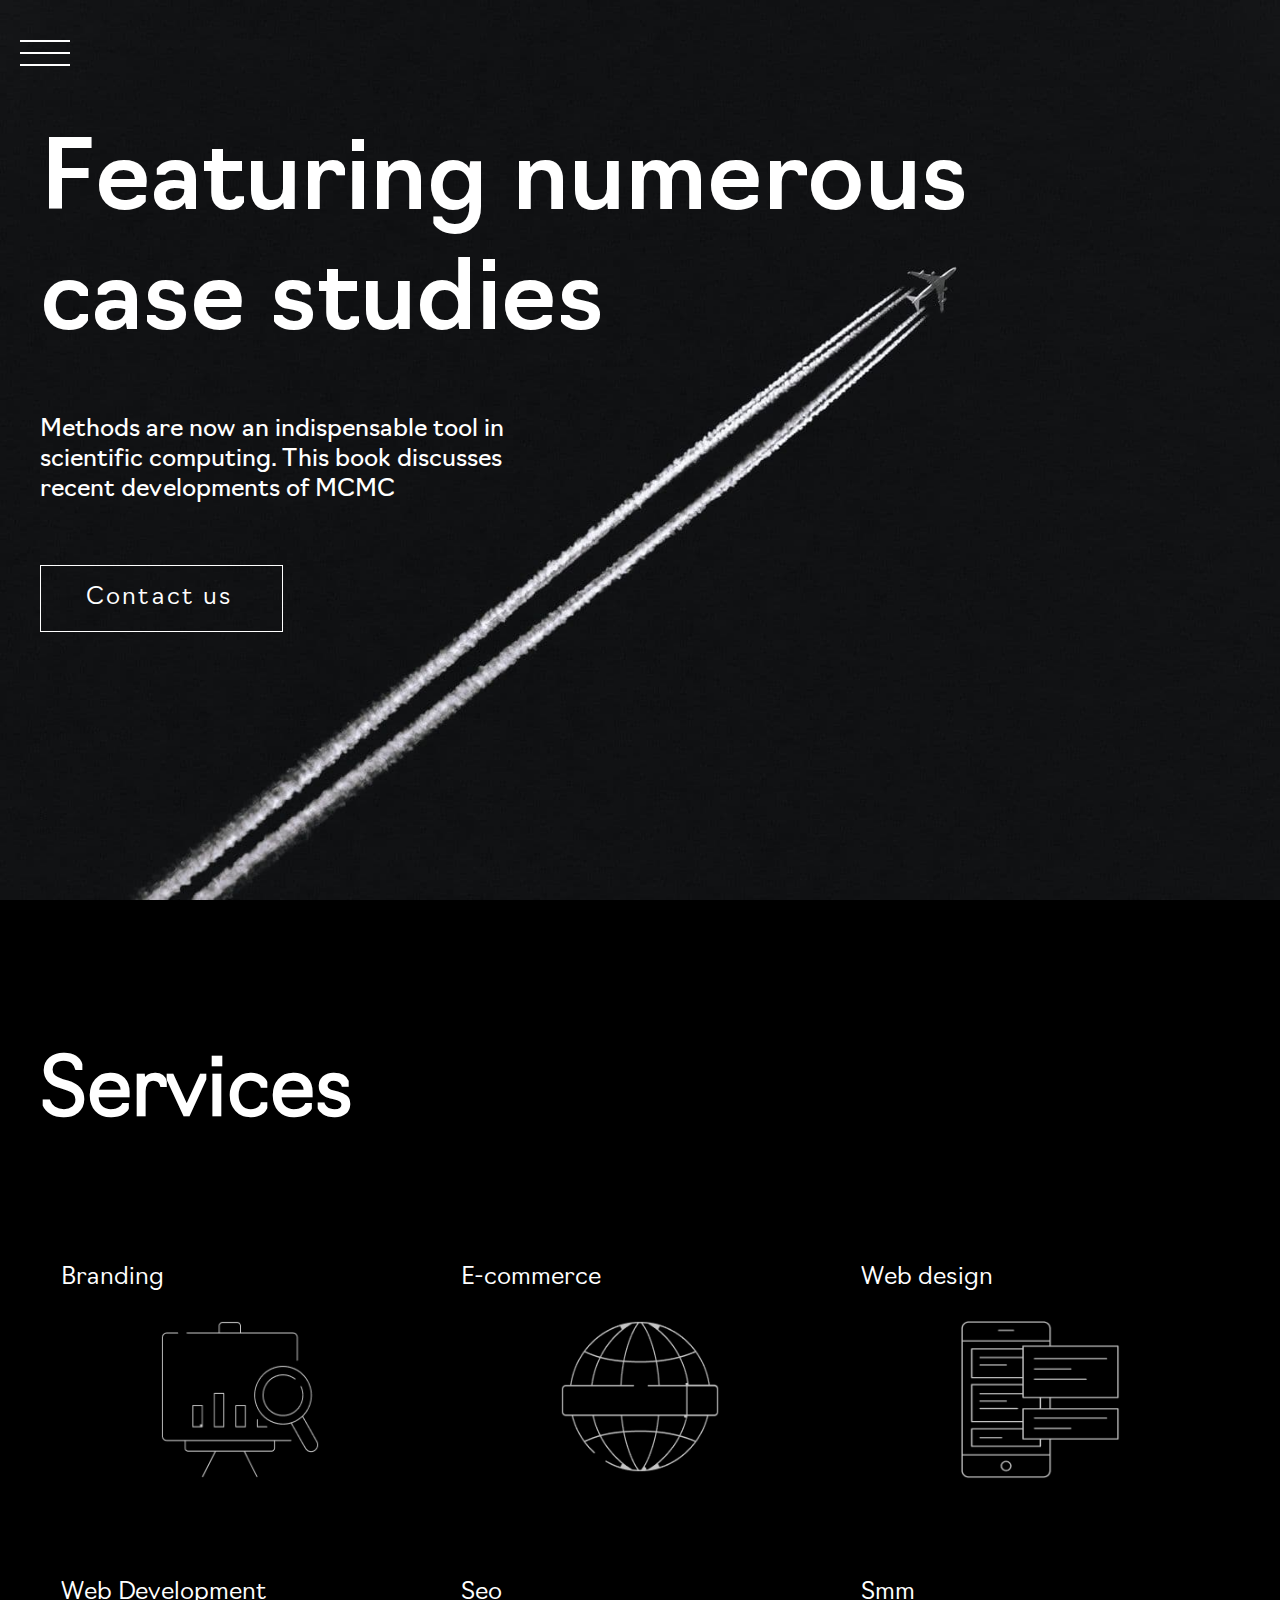
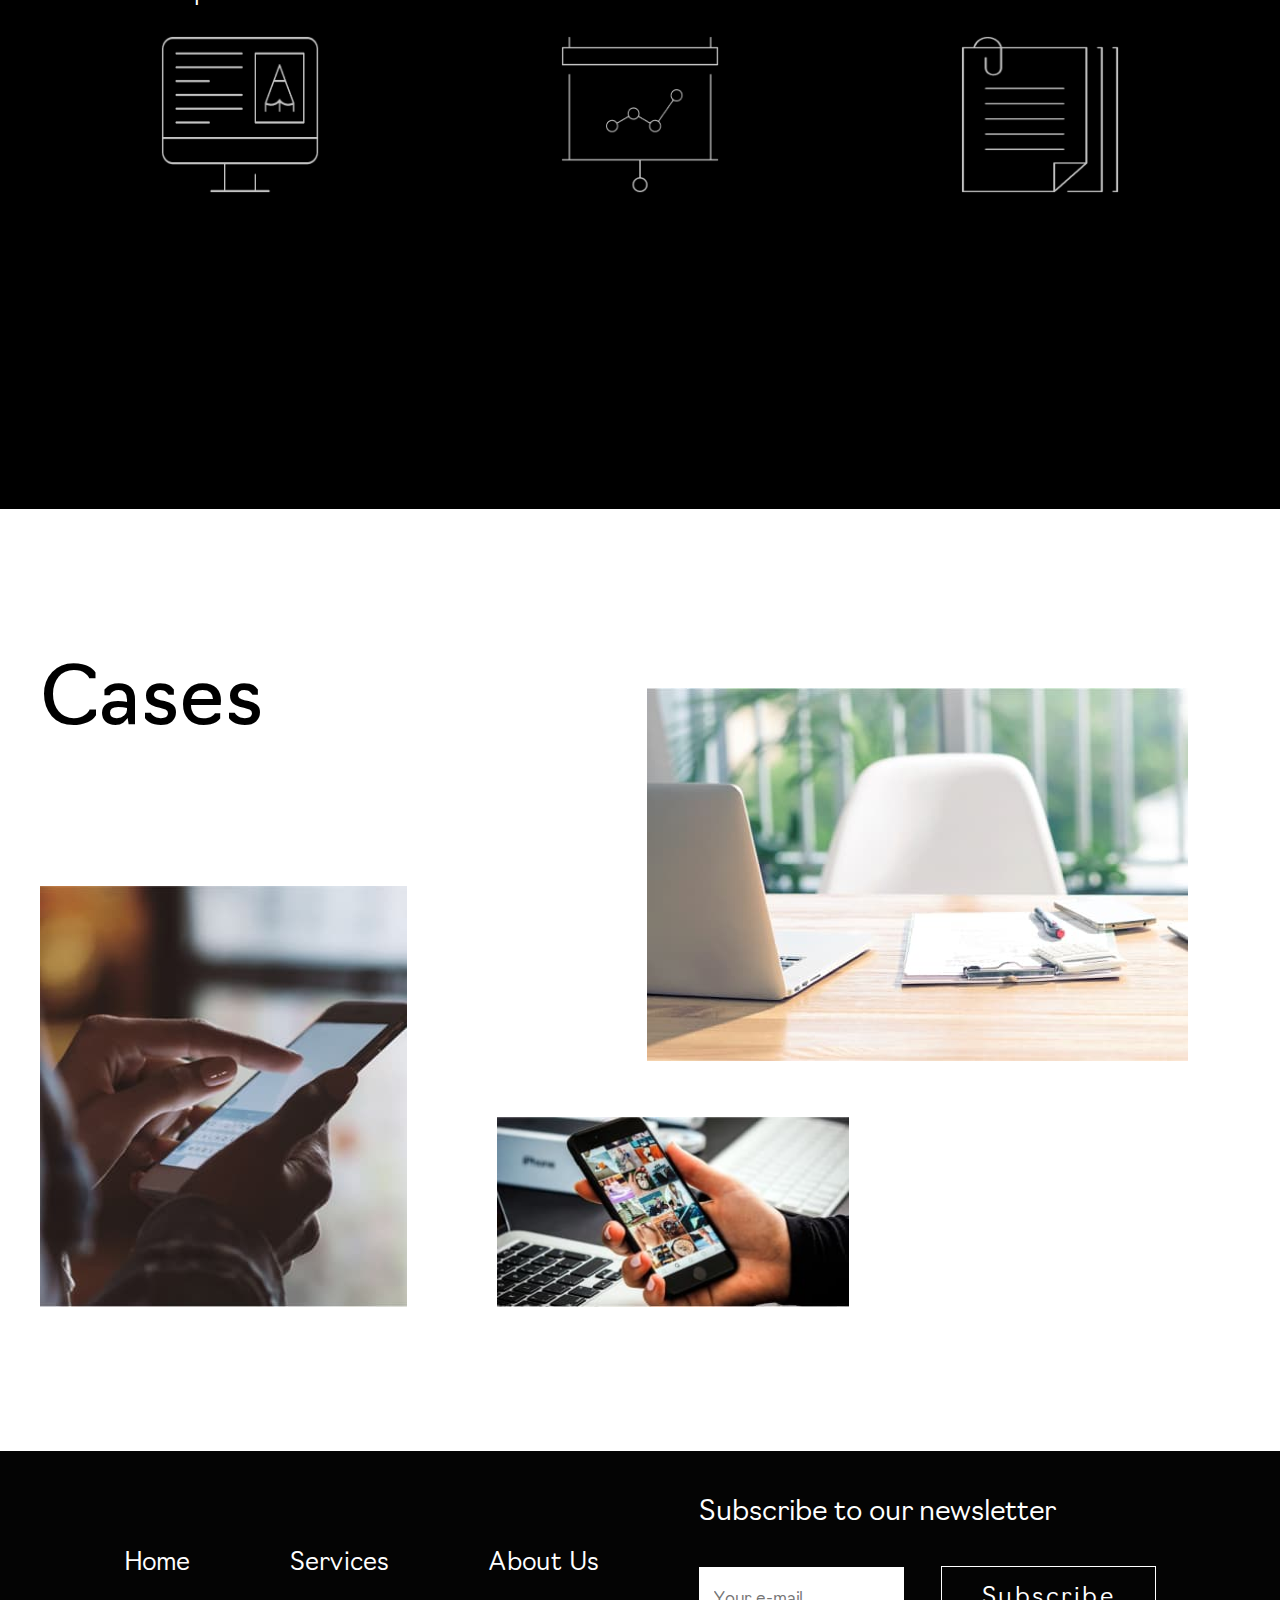
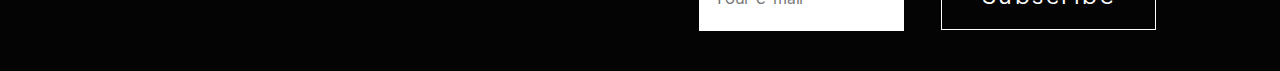
==== commit f23ef815: "Change 3.0" ====
--- a/index.html
+++ b/index.html
@@ -21,49 +21,47 @@
               <span></span>
               <span></span>
             </button>
-            <ul class="leftside__menu__item">
-              <li class="leftside__menu__items">
+            <ul class="leftside__menu__items">
+              <li class="leftside__menu__item">
                 <a class="leftside__menu__link" href="index.html"> Home </a>
               </li>
-              <button class="accordion">Services</button>
-              <div class="accordion__list">
-                <ul class="accordion__items">
-                  <li class="accordion__item">
-                    <a class="accordion__link" href="services.html#Branding">
-                      Branding
-                    </a>
-                  </li>
-                  <li class="accordion__item">
-                    <a class="accordion__link" href="services.html#E-commerce">
-                      E-commerce
-                    </a>
-                  </li>
-                  <li class="accordion__item">
-                    <a class="accordion__link" href="services.html#Web-design">
-                      Web design
-                    </a>
-                  </li>
-                  <li class="accordion__item">
-                    <a
-                      class="accordion__link"
-                      href="services.html#Web-Development"
-                    >
-                      Web Development
-                    </a>
-                  </li>
-                  <li class="accordion__item">
-                    <a class="accordion__link" href="services.html#Seo">
-                      Seo
-                    </a>
-                  </li>
-                  <li class="accordion__item">
-                    <a class="accordion__link" href="services.html#Smm">
-                      Smm
-                    </a>
-                  </li>
-                </ul>
-              </div>
-              <li class="leftside__menu__items">
+            </ul>
+            <button class="accordion">Services</button>
+            <div class="accordion__list">
+              <ul class="accordion__items">
+                <li class="accordion__item">
+                  <a class="accordion__link" href="services.html#Branding">
+                    Branding
+                  </a>
+                </li>
+                <li class="accordion__item">
+                  <a class="accordion__link" href="services.html#E-commerce">
+                    E-commerce
+                  </a>
+                </li>
+                <li class="accordion__item">
+                  <a class="accordion__link" href="services.html#Web-design">
+                    Web design
+                  </a>
+                </li>
+                <li class="accordion__item">
+                  <a
+                    class="accordion__link"
+                    href="services.html#Web-Development"
+                  >
+                    Web Development
+                  </a>
+                </li>
+                <li class="accordion__item">
+                  <a class="accordion__link" href="services.html#Seo"> Seo </a>
+                </li>
+                <li class="accordion__item">
+                  <a class="accordion__link" href="services.html#Smm"> Smm </a>
+                </li>
+              </ul>
+            </div>
+            <ul class="leftside__menu__items">
+              <li class="leftside__menu__item">
                 <a class="leftside__menu__link" href="about.html"> About us </a>
               </li>
             </ul>
@@ -77,9 +75,7 @@
                   Methods are now an indispensable tool in scientific computing.
                   This book discusses recent developments of MCMC
                 </div>
-                <button class="header__inner__btn">
-                  <a class="header__inner__link" href="#popup"> Contact us </a>
-                </button>
+                <a class="header__inner__link" href="#popup"> Contact us </a>
               </div>
               <div class="popup" id="popup">
                 <a class="popup__area" href="#header"></a>
@@ -92,8 +88,12 @@
                       specific needs.
                     </div>
                     <div class="popup__contact">
-                      <a class="popup__mail" href="mailto:nastarte@gmail.com">nastarte@gmail.com</a>
-                      <a class="popup__phone" href="tel:+74952104242 ">+ 7 495 210 42 42 </a>
+                      <a class="popup__mail" href="mailto:nastarte@gmail.com"
+                        >nastarte@gmail.com</a
+                      >
+                      <a class="popup__phone" href="tel:+74952104242 "
+                        >+ 7 495 210 42 42
+                      </a>
                     </div>
                     <div class="popup__form">
                       <form class="popup__form__inner" action="#">
@@ -111,9 +111,7 @@
                           class="popup__form__inner__textarea"
                         ></textarea>
                         <a class="popup__form__link" href="index.html">
-                          <button class="popup__form__inner__btn" type="button">
-                            Accept
-                          </button>
+                          Accept
                         </a>
                       </form>
                     </div>
@@ -124,126 +122,129 @@
           </div>
         </div>
       </header>
-    <main class="main">
-      <section class="service">
-        <div class="container">
-          <h2 class="service__title">Services</h2>
-          <div class="service__inner">
-            <a class="service__inner__item" href="services.html#Branding">
-              <p class="service__inner__text">Branding</p>
-              <img
-                class="service__inner__img"
-                src="images/service/1.png"
-                alt="images"
-              />
-            </a>
-            <a class="service__inner__item" href="services.html#E-commerce">
-              <p class="service__inner__text">E-commerce</p>
-              <img
-                class="service__inner__img"
-                src="images/service/2.png"
-                alt="images"
-              />
-            </a>
-            <a class="service__inner__item" href="services.html#Web-design">
-              <p class="service__inner__text">Web design</p>
-              <img
-                class="service__inner__img"
-                src="images/service/3.png"
-                alt="images"
-              />
-            </a>
-            <a
-              class="service__inner__item"
-              href="services.html#Web-Development"
-            >
-              <p class="service__inner__text">Web Development</p>
-              <img
-                class="service__inner__img"
-                src="images/service/4.png"
-                alt="images"
-              />
-            </a>
-            <a class="service__inner__item" href="services.html#Seo">
-              <p class="service__inner__text">Seo</p>
-              <img
-                class="service__inner__img"
-                src="images/service/5.png"
-                alt="images"
-              />
-            </a>
-            <a class="service__inner__item" href="services.html#Smm">
-              <p class="service__inner__text">Smm</p>
-              <img
-                class="service__inner__img"
-                src="images/service/6.png"
-                alt="images"
-              />
-            </a>
-          </div>
+      <main class="main">
+        <section class="service">
+          <div class="container">
+            <h2 class="service__title">Services</h2>
+            <div class="service__inner">
+              <a class="service__inner__item" href="services.html#Branding">
+                <p class="service__inner__text">Branding</p>
+                <img
+                  class="service__inner__img"
+                  src="images/service/1.png"
+                  alt="images"
+                />
+              </a>
+              <a class="service__inner__item" href="services.html#E-commerce">
+                <p class="service__inner__text">E-commerce</p>
+                <img
+                  class="service__inner__img"
+                  src="images/service/2.png"
+                  alt="images"
+                />
+              </a>
+              <a class="service__inner__item" href="services.html#Web-design">
+                <p class="service__inner__text">Web design</p>
+                <img
+                  class="service__inner__img"
+                  src="images/service/3.png"
+                  alt="images"
+                />
+              </a>
+              <a
+                class="service__inner__item"
+                href="services.html#Web-Development"
+              >
+                <p class="service__inner__text">Web Development</p>
+                <img
+                  class="service__inner__img"
+                  src="images/service/4.png"
+                  alt="images"
+                />
+              </a>
+              <a class="service__inner__item" href="services.html#Seo">
+                <p class="service__inner__text">Seo</p>
+                <img
+                  class="service__inner__img"
+                  src="images/service/5.png"
+                  alt="images"
+                />
+              </a>
+              <a class="service__inner__item" href="services.html#Smm">
+                <p class="service__inner__text">Smm</p>
+                <img
+                  class="service__inner__img"
+                  src="images/service/6.png"
+                  alt="images"
+                />
+              </a>
+            </div>
+          </div>
+        </section>
+        <section class="case">
+          <div class="container">
+            <h2 class="case__title">Cases</h2>
+            <div class="case__images">
+              <div class="case__left">
+                <img
+                  class="case__left__img"
+                  src="images/case-left.jpg"
+                  alt="images"
+                />
+              </div>
+              <div class="case__right">
+                <img
+                  class="case__right__img-1"
+                  src="images/case-right.jpg"
+                  alt="images"
+                />
+                <img
+                  class="case__right__img-2"
+                  src="images/case-right-2.jpg"
+                  alt="images"
+                />
+              </div>
+            </div>
+          </div>
+        </section>
+      </main>
+      <footer class="footer">
+        <div class="thank">
+          <p class="thank__text">
+            Thank you for contacting us, we will contact you
+          </p>
+          <button class="thank__close">Close</button>
         </div>
-      </section>
-      <section class="case">
-        <div class="container">
-          <h2 class="case__title">Cases</h2>
-          <div class="case__images">
-            <div class="case__left">
-              <img
-                class="case__left__img"
-                src="images/case-left.jpg"
-                alt="images"
-              />
-            </div>
-            <div class="case__right">
-              <img
-                class="case__right__img-1"
-                src="images/case-right.jpg"
-                alt="images"
-              />
-              <img
-                class="case__right__img-2"
-                src="images/case-right-2.jpg"
-                alt="images"
-              />
+        <div class="footer__inner">
+          <div class="footer__wrapper">
+            <ul class="footer__inner__items">
+              <li class="footer__inner__item">
+                <a class="footer__inner__link" href="index.html"> Home </a>
+              </li>
+              <li class="footer__inner__item">
+                <a class="footer__inner__link" href="services.html">
+                  Services
+                </a>
+              </li>
+              <li class="footer__inner__item">
+                <a class="footer__inner__link" href="about.html"> About Us </a>
+              </li>
+            </ul>
+            <div class="footer__inner__form">
+              <form class="footer__form" action="#">
+                <h4 class="footer__form__title">Subscribe to our newsletter</h4>
+                <input
+                  class="footer__form__input"
+                  type="email"
+                  placeholder="Your e-mail"
+                />
+                <button class="footer__form__btn">Subscribe</button>
+              </form>
             </div>
           </div>
         </div>
-      </section>
-    </main>
-    <footer class="footer">
-      <div class="thank">
-        <p class="thank__text">
-          Thank you for contacting us, we will contact you
-        </p>
-        <button class="thank__close">Close</button>
-      </div>
-      <div class="footer__inner">
-        <div class="footer__wrapper">
-        <ul class="footer__inner__items">
-          <li class="footer__inner__item">
-            <a class="footer__inner__link" href="index.html"> Home </a>
-          </li>
-          <li class="footer__inner__item">
-            <a class="footer__inner__link" href="services.html"> Services </a>
-          </li>
-          <li class="footer__inner__item">
-            <a class="footer__inner__link" href="about.html"> About Us </a>
-          </li>
-        </ul>
-        <div class="footer__inner__form">
-          <form class="footer__form" action="#">
-            <h4 class="footer__form__title">Subscribe to our newsletter</h4>
-            <input
-              class="footer__form__input"
-              type="email"
-              placeholder="Your e-mail"
-            />
-            <button class="footer__form__btn">Subscribe</button>
-          </form>
-        </div>
+      </footer>
     </div>
-  </div>
-    </footer>
     <script src="js/main.min.js"></script>
   </body>
-</html>+</html>
--- a/css/style.min.css
+++ b/css/style.min.css
@@ -1 +1 @@
-@font-face{font-family:'Navigo-Light';src:url("../fonts/Navigo-Light.woff2") format("woff2"),url("../fonts/Navigo-Light.woff") format("woff"),url("../fonts/Navigo-Light.ttf") format("truetype");font-weight:300;font-style:normal}@font-face{font-family:'Navigo-Regular';src:url("../fonts/Navigo-Regular.woff2") format("woff2"),url("../fonts/Navigo-Regular.woff") format("woff"),url("../fonts/Navigo-Regular.ttf") format("truetype");font-weight:400;font-style:normal}@font-face{font-family:'Navigo-Bold';src:url("../fonts/Navigo-Medium.woff2") format("woff2"),url("../fonts/Navigo-Medium.woff") format("woff"),url("../fonts/Navigo-Medium.ttf") format("truetype");font-weight:500;font-style:normal}html{-webkit-box-sizing:border-box;box-sizing:border-box}*,*::after,*::before{-webkit-box-sizing:inherit;box-sizing:inherit}ul[class],ol[class]{padding:0}body,h1,h2,h3,h4,h5,h6,p,ul,ol,li,figure,figcaption,blockquote,dl,dd{margin:0;font-size:inherit}li{outline:none}ul[class]{list-style:none}img{max-width:100%;display:block}input,button,textarea,select{font:inherit}a{text-decoration:none}.slick-slider{position:relative;display:block;-webkit-box-sizing:border-box;box-sizing:border-box;-webkit-touch-callout:none;-webkit-user-select:none;-moz-user-select:none;-ms-user-select:none;user-select:none;-ms-touch-action:pan-y;touch-action:pan-y;-webkit-tap-highlight-color:transparent}.slick-list{position:relative;overflow:hidden;display:block;margin:0;padding:0}.slick-list:focus{outline:none}.slick-list.dragging{cursor:pointer;cursor:hand}.slick-slider .slick-track,.slick-slider .slick-list{-webkit-transform:translate3d(0, 0, 0);-ms-transform:translate3d(0, 0, 0);transform:translate3d(0, 0, 0)}.slick-track{position:relative;left:0;top:0;display:block;margin-left:auto;margin-right:auto}.slick-track:before,.slick-track:after{content:"";display:table}.slick-track:after{clear:both}.slick-loading .slick-track{visibility:hidden}.slick-slide{float:left;height:100%;min-height:1px;display:none}[dir="rtl"] .slick-slide{float:right}.slick-slide img{display:block}.slick-slide.slick-loading img{display:none}.slick-slide.dragging img{pointer-events:none}.slick-initialized .slick-slide{display:block}.slick-loading .slick-slide{visibility:hidden}.slick-vertical .slick-slide{display:block;height:auto;border:1px solid transparent}.slick-arrow.slick-hidden{display:none}html,body{height:100%}body{font-family:"Navigo-Light", sans-serif;font-weight:300;font-size:28px;line-height:45px}.wrapper{display:-webkit-box;display:-ms-flexbox;display:flex;-webkit-box-orient:vertical;-webkit-box-direction:normal;-ms-flex-direction:column;flex-direction:column;min-height:100%;overflow-x:hidden}.main{-webkit-box-flex:1;-ms-flex:1 0 auto;flex:1 0 auto}.footer{-webkit-box-flex:0;-ms-flex:0 0 auto;flex:0 0 auto}.container{max-width:1230px;padding:0 15px;margin:0 auto}.container-fluid{max-width:1330px;padding:0 15px;margin:0 auto}.header__home{background-image:url("../images/header-bg.jpg");background-repeat:no-repeat;background-size:cover;background-position:top center;min-height:100vh;position:relative}.header__services{background-color:#ebedf0}.header__about{background-color:#040404;min-height:685px}.header__bg{background-color:#171717}.header__inner__title{font-family:"Navigo-Bold", sans-serif;font-size:6rem;line-height:80px;font-weight:500;color:#fff;padding-top:145px}.header__inner__title-2{font-family:"Navigo-Bold", sans-serif;font-size:6rem;line-height:120px;font-weight:500;color:#fff;max-width:800px;padding-top:20px}.header__inner__text{font-family:"Navigo-Regular", sans-serif;padding-top:50px;font-size:24px;line-height:30px;font-weight:400;color:#fff;max-width:500px}.header__inner__btn{margin-top:60px;border:1px solid #fff;cursor:pointer;background-color:transparent}.header__inner__btn:hover{-webkit-transition:all 0.3s;-o-transition:all 0.3s;transition:all 0.3s;-webkit-box-shadow:-2px 3px 17px 0px #ebc4c4;box-shadow:-2px 3px 17px 0px #ebc4c4;background-color:black}.header__inner__link{font-size:24px;letter-spacing:0.09em;line-height:45px;color:#fff;display:block;padding:10px 40px}.header__inner__about{padding-bottom:52px}.popup{position:fixed;width:100%;height:100%;background-color:rgba(0,0,0,0.9);top:0;left:0;opacity:0;visibility:hidden;z-index:10;-webkit-transition:all 0.8s;-o-transition:all 0.8s;transition:all 0.8s}.popup:target{opacity:1;visibility:visible;overflow-y:auto;overflow-x:hidden}.popup__body{min-height:100%;display:-webkit-box;display:-ms-flexbox;display:flex;-webkit-box-align:center;-ms-flex-align:center;align-items:center;-webkit-box-pack:center;-ms-flex-pack:center;justify-content:center;text-align:center;padding:30px 10px}.popup__content{background-color:#131212;color:#fff;max-width:800px;padding:30px;position:relative;-webkit-transform:perspective(600px) translate(0px, -100%) rotateX(45deg);transform:perspective(600px) translate(0px, -100%) rotateX(45deg);-webkit-transition:all 0.8s;-o-transition:all 0.8s;transition:all 0.8s;opacity:0}.popup:target .popup__content{-webkit-transform:perspective(600px) translate(0px, 0%) rotateX(0deg);transform:perspective(600px) translate(0px, 0%) rotateX(0deg);opacity:1}.popup__close{position:absolute;right:25px;top:10px;font-size:20px;color:#fff;text-decoration:none}.popup__area{position:absolute;width:100%;height:100%;top:0;left:0}.popup__text{font-size:26px;padding-bottom:10px}.popup__mail{font-family:"Navigo-Bold", sans-serif;text-decoration:none;color:#929292}.popup__mail:hover{color:white}.popup__phone{font-family:"Navigo-Bold", sans-serif;text-decoration:none;color:#929292}.popup__phone:hover{color:white}.popup__form__inner__name{max-width:300px;margin-right:20px;outline:none;padding-left:15px}.popup__form__inner__name::-webkit-input-placeholder{font-size:20px}.popup__form__inner__name::-moz-placeholder{font-size:20px}.popup__form__inner__name:-ms-input-placeholder{font-size:20px}.popup__form__inner__name::-ms-input-placeholder{font-size:20px}.popup__form__inner__name::placeholder{font-size:20px}.popup__form__inner__email{max-width:300px;outline:none;padding-left:15px}.popup__form__inner__email::-webkit-input-placeholder{font-size:20px}.popup__form__inner__email::-moz-placeholder{font-size:20px}.popup__form__inner__email:-ms-input-placeholder{font-size:20px}.popup__form__inner__email::-ms-input-placeholder{font-size:20px}.popup__form__inner__email::placeholder{font-size:20px}.popup__form__inner__textarea{display:block;margin:0 auto;margin-top:30px;max-width:500px;height:200px;width:100%;resize:none;outline:none;overflow:hidden}.popup__form__inner__btn{padding:8px 60px;background-color:#fff;color:black;margin-top:20px;letter-spacing:0.09em;line-height:35px;color:#5c5a5a;border:1px solid #fff}.popup__form__inner__btn:hover{-webkit-transition:all 0.5s;-o-transition:all 0.5s;transition:all 0.5s;background-color:transparent;-webkit-box-shadow:-2px 3px 17px 4px #949292;box-shadow:-2px 3px 17px 4px #949292}.popup__contact{display:block;max-width:280px;margin:0 auto}.service{background-color:black}.service__title{padding-top:155px;padding-bottom:100px;color:#fff;font-size:80px;line-height:80px}.service__inner{display:-ms-grid;display:grid;-ms-grid-columns:(2fr)[3];grid-template-columns:repeat(3, 2fr);padding-bottom:244px}.service__inner__text{font-family:"Navigo-Light", sans-serif;color:#fff;font-weight:300;font-size:24px;line-height:24px;padding:30px 20px}.service__inner__img{margin:0 auto;width:40%}.service__inner__item{cursor:pointer;min-height:315px;border:1px solid transparent}.service__inner__item:hover{border:1px solid #fff;-webkit-transition:all 1s;-o-transition:all 1s;transition:all 1s}.case__images{display:-webkit-box;display:-ms-flexbox;display:flex;padding-bottom:144px}.case__title{font-family:"Navigo-Regular", sans-serif;padding-top:155px;font-size:80px;line-height:80px;font-weight:400}.case__left{display:-webkit-box;display:-ms-flexbox;display:flex;-webkit-box-align:end;-ms-flex-align:end;align-items:flex-end;padding-right:90px}.case__right{display:-webkit-box;display:-ms-flexbox;display:flex;-webkit-box-orient:vertical;-webkit-box-direction:normal;-ms-flex-direction:column;flex-direction:column}.case__right__img-1{position:relative;bottom:56px;left:150px;width:100%}.case__right__img-2{max-width:65%}.gamb__menu{display:block;width:50px;position:absolute;top:40px;left:20px;cursor:pointer}.gamb__menu span{background-color:white;height:2px;display:block;margin-bottom:10px}.gamb__menu__services span{background-color:black}.disable{visibility:hidden}.leftside{max-width:299px;max-height:600px;position:fixed;z-index:100;-webkit-transition:all 0.7s;-o-transition:all 0.7s;transition:all 0.7s;background-color:black}.leftside__menu__item{margin-top:20px}.leftside.leftside--close{-webkit-transform:translateX(-500%);-ms-transform:translateX(-500%);transform:translateX(-500%)}.leftside__btn{position:relative;border:none;outline:none;background-color:transparent;border-color:black;cursor:pointer}.leftside__btn::after{content:"X";top:-15px;left:16px;font-size:22px;color:#fff;position:absolute}.leftside__menu__items{cursor:pointer;width:300px;position:relative}.leftside__menu__items:hover{-webkit-transition:all 0.5s;-o-transition:all 0.5s;transition:all 0.5s;background-color:#383838}.leftside__menu__link{display:block;font-family:"Navigo-Light", sans-serif;color:#fff;font-weight:300;line-height:30px;font-size:22px;padding:10px 18px}.accordion{background-color:transparent;padding:6px 193px;border-color:transparent;outline:none;color:#fff;font-size:22px;line-height:30px;padding-left:16px;padding-top:8px;padding-bottom:8px;position:relative;cursor:pointer}.accordion::after{content:"\002B";position:absolute;right:0}.accordion.active::after{content:"\2212";position:absolute;right:0}.accordion__list{max-height:0;overflow:hidden;-webkit-transition:all 0.5s;-o-transition:all 0.5s;transition:all 0.5s}.accordion__item{padding-left:40px;cursor:pointer;max-width:600px;width:100%}.accordion__item:hover{-webkit-transition:all 0.5s;-o-transition:all 0.5s;transition:all 0.5s;background-color:#383838}.accordion__link{font-family:"Navigo-Light", sans-serif;font-size:20px;font-weight:300;line-height:30px;color:#fff;display:block;padding:10px 18px}.active,.accordion:hover{background-color:#636161}.branding{padding-top:93px}.branding__inner__title{font-family:"Navigo-Bold", sans-serif;font-size:60px;line-height:40px;font-weight:500;color:#000000;outline:none}.branding__inner__text{font-family:"Navigo-Light", sans-serif;font-size:28px;line-height:45px;padding-top:43px;max-width:800px;font-style:normal;font-weight:300}.branding__img{display:-webkit-box;display:-ms-flexbox;display:flex}.branding__inner__img{width:100%}.branding__img__position__left{padding-right:45px}.branding__img__position__right{padding-top:124px;padding-bottom:100px}.inner__arrow{display:block;border:none;margin:10px 0;max-width:100px;-webkit-transition:all 0.5s;-o-transition:all 0.5s;transition:all 0.5s}.inner__arrow:hover{-webkit-box-shadow:-2px 3px 17px 4px #949292;box-shadow:-2px 3px 17px 4px #949292;border-radius:15px}.commerce{padding-top:100px}.commerce__title{font-family:"Navigo-Bold", sans-serif;font-size:60px;line-height:40px;font-weight:500;color:#000000;outline:none}.commerce__text{font-family:"Navigo-Light", sans-serif;font-size:28px;line-height:45px;padding-top:43px;max-width:800px;font-style:normal;font-weight:300}.commerce__inner__img{display:-ms-grid;display:grid;-ms-grid-columns:(1fr)[4];grid-template-columns:repeat(4, 1fr);padding-bottom:100px}.commerce__img{width:100%;padding-right:10px}.design{background-color:#ebedf0;padding-top:100px}.design__title{font-family:"Navigo-Bold", sans-serif;font-size:60px;line-height:40px;font-weight:500;color:#000000;outline:none}.design__text{font-family:"Navigo-Light", sans-serif;font-size:28px;line-height:45px;padding-top:43px;max-width:800px;font-style:normal;font-weight:300}.design__inner__img{display:-webkit-box;display:-ms-flexbox;display:flex;-webkit-box-pack:justify;-ms-flex-pack:justify;justify-content:space-between;-webkit-box-align:center;-ms-flex-align:center;align-items:center;padding-bottom:100px}.design__img{width:30%}.design__img__big{max-width:100%;padding-bottom:100px}.development{padding-top:200px;background-color:#ebedf0}.development__title{font-family:"Navigo-Bold", sans-serif;font-size:60px;line-height:40px;font-weight:500;color:#000000;outline:none}.development__text{font-family:"Navigo-Light", sans-serif;font-size:28px;line-height:45px;padding-top:43px;max-width:800px;font-style:normal;font-weight:300}.development__inner{display:-webkit-box;display:-ms-flexbox;display:flex}.development__img__left{padding-bottom:100px;opacity:0.8}.development__img__right{opacity:0.8;padding-left:100px;margin-top:-150px}.seo{padding-top:100px;background-color:#c4c4c4}.seo__title{font-family:"Navigo-Bold", sans-serif;font-size:60px;line-height:40px;font-weight:500;color:#000000;outline:none}.seo__text{font-family:"Navigo-Light", sans-serif;font-size:28px;line-height:45px;padding-top:43px;max-width:800px;font-style:normal;font-weight:300}.seo__img{width:100%;opacity:0.8;padding-bottom:100px}.smm{padding-top:100px;background-color:#161616}.smm__title{font-family:"Navigo-Bold", sans-serif;font-size:60px;line-height:40px;font-weight:500;color:#fff;outline:none}.smm__text{font-family:"Navigo-Light", sans-serif;font-size:28px;line-height:45px;padding-top:43px;max-width:800px;font-style:normal;font-weight:300;color:#fff}.smm__images{width:85%;padding-bottom:100px;opacity:0.7}.smm__img{display:-webkit-box;display:-ms-flexbox;display:flex;-webkit-box-pack:justify;-ms-flex-pack:justify;justify-content:space-between;-webkit-box-align:end;-ms-flex-align:end;align-items:flex-end}.header__about__inner{display:-webkit-box;display:-ms-flexbox;display:flex;-webkit-box-pack:justify;-ms-flex-pack:justify;justify-content:space-between;padding-top:100px}.header__about__title{font-family:"Navigo-Bold", sans-serif;font-size:48px;line-height:52px;font-weight:bold;color:#fff}.header__about__title span{color:#aeaeae}.header__about__text{font-family:"Navigo-Regular", sans-serif;max-width:800px;font-size:22px;line-height:30px;color:#fff;font-weight:400;padding-bottom:150px}.header__about__numbers{display:-webkit-box;display:-ms-flexbox;display:flex;-webkit-box-align:center;-ms-flex-align:center;align-items:center;-webkit-box-pack:justify;-ms-flex-pack:justify;justify-content:space-between}.header__about__numbers__text-1{font-family:"Navigo-Bold", sans-serif;font-size:26px;line-height:36px;font-weight:500;color:#aeaeae;position:relative;margin-left:100px}.header__about__numbers__text-1::before{content:"5";position:absolute;left:-45px;top:-20px;font-size:66px;line-height:93px;font-family:"Navigo-Light", sans-serif;font-weight:300;color:#fff}.header__about__numbers__text-1::after{content:"";position:absolute;background-image:url("../images/union.svg");width:46px;height:46px;-o-object-fit:cover;object-fit:cover;left:-100px;top:-20px;background-repeat:no-repeat}.header__about__numbers__text-1 span::after{content:"";position:absolute;border-bottom:1px solid #fff;width:315px;top:-70px;left:-99px}.header__about__numbers__text-2{font-family:"Navigo-Bold", sans-serif;font-size:26px;line-height:36px;font-weight:500;color:#aeaeae;position:relative;margin:0 auto}.header__about__numbers__text-2::before{content:"150";position:absolute;left:-110px;top:-20px;font-size:66px;line-height:93px;font-family:"Navigo-Light", sans-serif;font-weight:300;color:#fff}.header__about__numbers__text-2::after{content:"";position:absolute;background-image:url("../images/graf.svg");width:50px;height:46px;-o-object-fit:cover;object-fit:cover;left:-165px;top:-20px;background-repeat:no-repeat}.header__about__numbers__text-2 span::after{content:"";position:absolute;border-bottom:1px solid #fff;width:315px;top:-70px;left:-165px}.header__about__numbers__text-3{font-family:"Navigo-Bold", sans-serif;font-size:26px;line-height:36px;font-weight:500;color:#aeaeae;position:relative}.header__about__numbers__text-3::before{content:"20";position:absolute;left:-85px;top:-20px;font-size:66px;line-height:93px;font-family:"Navigo-Light", sans-serif;font-weight:300;color:#fff}.header__about__numbers__text-3::after{content:"";position:absolute;background-image:url("../images/people.svg");width:55px;height:45px;-o-object-fit:cover;object-fit:cover;left:-145px;top:-20px;background-repeat:no-repeat}.header__about__numbers__text-3 span::after{content:"";position:absolute;border-bottom:1px solid #fff;width:315px;top:-70px;left:-155px}.description{background-color:#ebedf0;padding-top:60px}.description__title{font-family:"Navigo-Regular", sans-serif;font-size:48px;line-height:68px;font-weight:400;text-align:center;padding-bottom:50px;color:#151515}.description__inner__top{display:-webkit-box;display:-ms-flexbox;display:flex;-webkit-box-pack:justify;-ms-flex-pack:justify;justify-content:space-between;-webkit-box-align:center;-ms-flex-align:center;align-items:center}.description__img{padding-bottom:100px;max-width:100%;-o-object-fit:cover;object-fit:cover}.description__inner__right__title{font-family:"Navigo-Bold", sans-serif;font-size:30px;line-height:42px;font-weight:bold;color:#151515;padding-bottom:30px;max-width:500px}.description__inner__right__text{font-family:"Navigo-Light", sans-serif;font-size:16px;line-height:25px;font-weight:300;color:#151515;max-width:540px;padding-bottom:70px}.description__inner__bottom{display:-webkit-box;display:-ms-flexbox;display:flex;-webkit-box-pack:justify;-ms-flex-pack:justify;justify-content:space-between;-webkit-box-align:center;-ms-flex-align:center;align-items:center}.description__inner__left__title{font-family:"Navigo-Bold", sans-serif;font-size:30px;line-height:42px;font-weight:bold;color:#151515;padding-bottom:30px}.description__inner__left__text{font-family:"Navigo-Light", sans-serif;font-size:16px;line-height:25px;font-weight:300;color:#151515;max-width:540px;padding-bottom:70px}.reviews{padding-top:60px;background-color:#e1e0e0}.reviews__slider{padding-bottom:180px}.reviews__title{font-family:"Navigo-Regular", sans-serif;font-size:48px;line-height:67px;font-weight:400;padding-left:80px;padding-bottom:50px}.reviews__slider__inner{display:-webkit-box;display:-ms-flexbox;display:flex;-webkit-box-pack:justify;-ms-flex-pack:justify;justify-content:space-between;position:relative;width:100%}.reviews__slider__name{font-family:"Navigo-Regular", sans-serif;font-weight:400;font-size:16px;line-height:22px;padding:20px 0 10px 0}.reviews__slider__name::after{content:"";position:absolute;width:360px;top:125px;border-top:1px solid #040404;left:0}.reviews__avatar{-o-object-fit:cover;object-fit:cover;max-width:100px;max-height:100px}.reviews__slider__work{font-family:"Navigo-Light", sans-serif;font-weight:300;font-size:16px;line-height:22px;color:#808080}.reviews__slider__inner__left{padding-top:160px}.reviews__slider__inner__right{font-family:"Navigo-Light", sans-serif;font-size:26px;line-height:36px;max-width:780px;font-weight:300}.reviews-slider__arrow{border:none;background-color:transparent;cursor:pointer;outline:none}.reviews-slider__arrowleft{position:absolute;-webkit-transform:translateY(150%);-ms-transform:translateY(150%);transform:translateY(150%);left:-170px;top:60px}.reviews-slider__arrowright{position:absolute;-webkit-transform:translateY(150%);-ms-transform:translateY(150%);transform:translateY(150%);right:-170px;top:60px}.map{background-color:#1a1a1a}.map__inner__title{font-family:"Navigo-Regular", sans-serif;font-size:48px;line-height:68px;font-weight:400;color:#fff;padding-bottom:60px;padding-top:90px}.map__inner__text{font-family:"Navigo-Light", sans-serif;font-size:20px;line-height:25px;font-weight:300;color:#fff;padding-bottom:60px;max-width:780px}.map__img{width:100%;padding-bottom:150px;background-color:transparent}.request__block{display:-webkit-box;display:-ms-flexbox;display:flex;-webkit-box-pack:justify;-ms-flex-pack:justify;justify-content:space-between}.request__form{padding-top:200px;padding-bottom:217px;max-width:780px}.request__form__inner{padding-top:68px}.request__title{font-family:"Navigo-Regular", sans-serif;font-size:48px;line-height:68px;font-weight:400;color:#000000}.request__input__name{width:360px;margin-right:50px;height:40px;border:1px solid #1a1a1a;font-size:16px;padding-left:15px;margin-bottom:50px}.request__input__name::-webkit-input-placeholder{font-family:"Navigo-Regular", sans-serif;font-size:16px;font-weight:400;color:#888888}.request__input__name::-moz-placeholder{font-family:"Navigo-Regular", sans-serif;font-size:16px;font-weight:400;color:#888888}.request__input__name:-ms-input-placeholder{font-family:"Navigo-Regular", sans-serif;font-size:16px;font-weight:400;color:#888888}.request__input__name::-ms-input-placeholder{font-family:"Navigo-Regular", sans-serif;font-size:16px;font-weight:400;color:#888888}.request__input__name::placeholder{font-family:"Navigo-Regular", sans-serif;font-size:16px;font-weight:400;color:#888888}.request__input__email{width:362px;height:40px;border:1px solid #1a1a1a;font-size:16px;padding-left:15px}.request__input__email::-webkit-input-placeholder{font-family:"Navigo-Regular", sans-serif;font-size:16px;font-weight:400;color:#888888}.request__input__email::-moz-placeholder{font-family:"Navigo-Regular", sans-serif;font-size:16px;font-weight:400;color:#888888}.request__input__email:-ms-input-placeholder{font-family:"Navigo-Regular", sans-serif;font-size:16px;font-weight:400;color:#888888}.request__input__email::-ms-input-placeholder{font-family:"Navigo-Regular", sans-serif;font-size:16px;font-weight:400;color:#888888}.request__input__email::placeholder{font-family:"Navigo-Regular", sans-serif;font-size:16px;font-weight:400;color:#888888}.request__textarea{width:780px;height:120px;border:1px solid #1a1a1a;resize:none;overflow:hidden;font-size:16px;padding-left:15px}.request__textarea::-webkit-input-placeholder{font-family:"Navigo-Regular", sans-serif;font-size:16px;font-weight:400;color:#888888}.request__textarea::-moz-placeholder{font-family:"Navigo-Regular", sans-serif;font-size:16px;font-weight:400;color:#888888}.request__textarea:-ms-input-placeholder{font-family:"Navigo-Regular", sans-serif;font-size:16px;font-weight:400;color:#888888}.request__textarea::-ms-input-placeholder{font-family:"Navigo-Regular", sans-serif;font-size:16px;font-weight:400;color:#888888}.request__textarea::placeholder{font-family:"Navigo-Regular", sans-serif;font-size:16px;font-weight:400;color:#888888}.request__avatar__box{max-width:360px;max-height:370px;margin-top:200px;background-color:#ebedf0}.request__avatar__box__text{font-family:"Navigo-Regular", sans-serif;font-size:16px;line-height:22px;font-weight:400;color:#000000;max-width:294px}.request__avatar__name{font-family:"Navigo-Regular", sans-serif;font-size:16px;line-height:22px;font-weight:400;color:#000000;padding-bottom:10px}.request__avatar__work{font-family:"Navigo-Regular", sans-serif;font-size:16px;line-height:22px;font-weight:400;color:#737373}.request__avatar__img{display:inline-block;margin-top:30px}.request__avatar__box__position{padding:55px 33px;text-align:center;border:1px solid #000000;-webkit-box-shadow:0px 4px 4px rgba(0,0,0,0.25);box-shadow:0px 4px 4px rgba(0,0,0,0.25)}.request__input__checkbox{display:none}.request__fake__checkbox{display:inline-block;position:relative;cursor:pointer;min-width:20px;height:20px;border:1px solid #e2e2e2}.request__fake__checkbox::before{content:"";display:block;position:absolute;width:16px;height:14px;opacity:0;background-image:url("../images/accept.png");background-repeat:no-repeat;-o-object-fit:cover;object-fit:cover}.request__fake__checkbox:hover{content:"";display:block;position:relative;background-image:url("../images/accept.png");background-repeat:no-repeat;top:2px;left:1px;-o-object-fit:cover;object-fit:cover}.request__label{display:-webkit-box;display:-ms-flexbox;display:flex;-webkit-box-align:center;-ms-flex-align:center;align-items:center}.request__label__text{font-family:"Navigo-Regular", sans-serif;line-height:25px;font-weight:400;font-size:16px;padding-top:10px;padding-left:10px;cursor:pointer}.request__label__text span{color:#808080}.request__btn{margin-top:50px;font-family:"Navigo-Regular", sans-serif;font-size:16px;line-height:25px;font-weight:400;padding:16px 54px;background-color:#000000;color:#fff;border:1px solid #000000;cursor:pointer}.request__btn:hover{-webkit-box-shadow:2px 1px 4px 2px rgba(85,80,80,0.5);box-shadow:2px 1px 4px 2px rgba(85,80,80,0.5)}.thank{position:absolute;z-index:-50;pointer-events:none;top:0;opacity:0;left:50%;-webkit-transform:translateX(-50%);-ms-transform:translateX(-50%);transform:translateX(-50%);border:1px solid gray;border-radius:10px;padding:3rem;-webkit-transition:400ms ease-in-out;-o-transition:400ms ease-in-out;transition:400ms ease-in-out;-webkit-box-shadow:4px 4px 16px 1px rgba(0,0,0,0.75);box-shadow:4px 4px 16px 1px rgba(0,0,0,0.75);text-align:center;background-color:black}.thank__text{font-family:"Navigo-Regular", sans-serif;font-weight:400;font-size:20px;color:#fff}.thank__close{font-size:20px;letter-spacing:0.09em;line-height:28px;color:#5c5a5a;padding:10px 70px;border:1px solid #fff;cursor:pointer;min-height:55px}.thank__close:hover{background-color:transparent;-webkit-transition:all 0.3s;-o-transition:all 0.3s;transition:all 0.3s;-webkit-box-shadow:-2px 3px 17px 0px #888686;box-shadow:-2px 3px 17px 0px #888686}.visible{opacity:1;top:4rem;z-index:10;pointer-events:initial}.thank__close{margin-top:1rem}.request__input__checkbox:checked+.request__fake__checkbox::before{opacity:1}.branding__page{padding-top:150px}.branding__page__title{font-family:"Navigo-Regular", sans-serif;font-size:80px;line-height:80px;padding-bottom:150px;font-weight:400;color:#fff}.branding__page__inner{display:-webkit-box;display:-ms-flexbox;display:flex;-webkit-box-pack:justify;-ms-flex-pack:justify;justify-content:space-between}.branding__page__text{font-family:"Navigo-Regular", sans-serif;font-size:26px;font-weight:400;line-height:50px;max-width:740px;padding-left:50px;color:#fff}.branding__page__img{max-width:620px;width:100%;height:500px;margin-bottom:150px}.work__branding{background-color:#1a1a1a}.work__branding__title{font-family:"Navigo-Regular", sans-serif;font-size:60px;line-height:40px;font-weight:400;padding-top:100px;color:#fff;padding-bottom:200px}.work__branding__sliders{padding-bottom:150px}.work__branding__slider__inner{display:-webkit-box;display:-ms-flexbox;display:flex;-webkit-box-pack:justify;-ms-flex-pack:justify;justify-content:space-between;-webkit-box-align:center;-ms-flex-align:center;align-items:center}.work__branding__client{font-family:"Navigo-Light", sans-serif;font-weight:300;font-size:22px;line-height:40px;color:#fff;max-width:590px;padding-bottom:20px;position:relative}.work__branding__client::before{content:"";position:absolute;width:600px;border:1px solid #fff;bottom:10px;left:0}.work__branding__client span{font-family:"Navigo-Light", sans-serif;font-weight:300;font-size:28px;line-height:25px;color:#8d8c8c;padding-right:10px}.work__branding__offer{font-family:"Navigo-Light", sans-serif;font-weight:300;font-size:22px;line-height:40px;color:#fff;max-width:590px}.work__branding__offer span{font-family:"Navigo-Light", sans-serif;font-weight:300;font-size:28px;line-height:25px;color:#8d8c8c;padding-right:10px}.work__branding__img{width:50%}.work__branding__slider{position:relative}.slick-dots{display:-webkit-box;display:-ms-flexbox;display:flex;list-style:none;position:absolute;top:-50px;left:0}.slick-dots button{font-size:0;width:8px;height:8px;border-radius:50%;border:none;margin-right:10px;padding:0;background-color:#8b8282;outline:none}.slick-active button{width:16px;height:16px}.footer__inner{background-color:#040404;min-height:180px;display:-webkit-box;display:-ms-flexbox;display:flex;margin:0 auto;-webkit-box-pack:justify;-ms-flex-pack:justify;justify-content:space-between;-webkit-box-align:center;-ms-flex-align:center;align-items:center}.footer__inner__items{display:-webkit-box;display:-ms-flexbox;display:flex;margin-top:50px;margin-left:auto}.footer__inner__item{padding-right:100px}.footer__inner__link{color:#fff;font-size:25px;line-height:30px}.footer__inner__link:hover{-webkit-transition:all 0.5s;-o-transition:all 0.5s;transition:all 0.5s;color:#b4b3b3}.footer__wrapper{display:-webkit-box;display:-ms-flexbox;display:flex;margin:40px auto}.footer__form__title{font-family:"Navigo-Light", sans-serif;color:#fff;font-weight:300;padding-bottom:30px}.footer__form__input{width:205px;outline:none;font-size:17px;padding-left:15px;padding-top:15px;line-height:35px;padding-bottom:14px;border:none}.footer__form__input::-webkit-input-placeholder{font-family:"Navigo-Light", sans-serif;font-weight:300;font-size:17px}.footer__form__input::-moz-placeholder{font-family:"Navigo-Light", sans-serif;font-weight:300;font-size:17px}.footer__form__input:-ms-input-placeholder{font-family:"Navigo-Light", sans-serif;font-weight:300;font-size:17px}.footer__form__input::-ms-input-placeholder{font-family:"Navigo-Light", sans-serif;font-weight:300;font-size:17px}.footer__form__input::placeholder{font-family:"Navigo-Light", sans-serif;font-weight:300;font-size:17px}.footer__form__input:hover{-webkit-box-shadow:-2px 3px 17px 0px #ebc4c4;box-shadow:-2px 3px 17px 0px #ebc4c4;-webkit-transition:all 0.5s;-o-transition:all 0.5s;transition:all 0.5s}.footer__form__btn{font-size:24px;letter-spacing:0.09em;line-height:28px;color:#ffffff;padding:17px 40px;border:1px solid #fff;cursor:pointer;min-height:55px;margin-left:30px;background-color:transparent}.footer__form__btn:hover{-webkit-transition:all 0.5s;-o-transition:all 0.5s;transition:all 0.5s;-webkit-box-shadow:-2px 3px 17px 0px #ebc4c4;box-shadow:-2px 3px 17px 0px #ebc4c4}@media (max-width: 1800px){.branding__inner__title{display:inline-block;margin-top:70px}.branding__page__text{padding-bottom:50px}}@media (max-width: 1600px){.slick-arrow{position:absolute;opacity:0;z-index:-30}.work__branding__sliders{padding-bottom:80px}}@media (max-width: 1290px){.work__branding__client::before{width:430px}.work__branding__img{width:60%;padding-left:20px}.work__branding__client{max-width:900px}.work__branding__offer{max-width:900px}}@media (max-width: 1200px){.case__right__img-1{position:static;padding-bottom:50px;padding-top:50px}.header__about__title{padding-right:30px;line-height:55px}.description__img{padding-right:10px;padding-left:10px}.reviews__slider__name::after{top:100px}.request__form{padding-top:50px}.request__input__email{display:block;margin-bottom:10px}.request__avatar__box__position{padding:10px 15px}.request__avatar__box{height:278px}.request__input__name{margin-bottom:10px}.request__textarea{max-width:580px}.branding__page__inner{display:block}.branding__page__img{margin:0 auto}.branding__page__text{margin:0 auto;text-align:center}.branding__page__title{text-align:center;padding-bottom:50px}}@media (max-width: 1100px){.header__about__numbers__text-2{position:relative;top:150px}.work__branding__slider__inner{-ms-flex-wrap:wrap;flex-wrap:wrap}.work__branding__img{width:100%;padding-right:15px;margin-top:20px}.work__branding__about{-webkit-box-pack:center;-ms-flex-pack:center;justify-content:center;margin:0 auto}.work__branding__title{padding-bottom:130px}.footer__inner__item{padding-right:43px}}@media (max-width: 1000px){.header__inner__title{line-height:100px}.header__inner__title-2{line-height:80px;padding-top:0}.header__home{background-position:left}.service__inner{-ms-grid-columns:(2fr)[2];grid-template-columns:repeat(2, 2fr)}.commerce__inner__img{-ms-grid-columns:(1fr)[2];grid-template-columns:repeat(2, 1fr);grid-gap:20px}.development__img__right{position:absolute;opacity:0;z-index:-20}.development{padding-top:50px}.description__inner__top{-ms-flex-wrap:wrap;flex-wrap:wrap}.description__img{margin:0 auto;width:85%;padding-bottom:30px}.description__inner__right__title{padding-bottom:10px}.description__inner__right{margin:0 auto}.description__inner__left__title{padding-bottom:10px}.description__inner__bottom{-webkit-box-orient:vertical;-webkit-box-direction:normal;-ms-flex-direction:column;flex-direction:column;-webkit-box-align:end;-ms-flex-align:end;align-items:flex-end}.description__inner__left{margin:0 auto;-webkit-box-ordinal-group:3;-ms-flex-order:2;order:2}.reviews__slider__inner__left{padding-right:20px}.reviews__slider{padding-bottom:20px}.request__block{position:relative}.request__avatar__box{position:absolute;top:-190px;right:0}.request__input__name{margin-right:0}.request__input__email{margin-right:0}.request__form{padding-bottom:100px}}@media (max-width: 890px){.footer__inner__items{position:absolute;opacity:0;z-index:-20}.footer__inner__item{padding-right:0}}@media (max-width: 800px){.popup__form__inner__name{margin-left:0;margin-bottom:20px;margin-right:0}.case__images{display:block;-ms-flex-wrap:wrap;flex-wrap:wrap;width:80%;margin:0 auto}.case__left{padding-right:0}.case__right__img-2{max-width:100%}.case__left__img{width:100%;padding-top:50px}.design__inner__img{position:absolute;opacity:0;z-index:-20}.commerce__inner__img{padding-bottom:50px}.development__img__left{padding-bottom:50px}.branding__img__position__right{padding-bottom:50px}.request__form__inner{padding-top:290px}.request__avatar__box{position:absolute;top:-80px;left:0px}.request__textarea{max-width:362px}.branding__page__text{margin:0;text-align:left;line-height:40px;padding-left:0;margin-top:20px}}@media (max-width: 640px){.header__inner__title{line-height:60px;font-size:4rem}.header__inner__title-2{line-height:60px;padding-top:0;font-size:4rem}.service__inner{-ms-grid-columns:(2fr)[1];grid-template-columns:repeat(1, 2fr);padding-bottom:50px !important}.branding__img{display:block;-ms-flex-wrap:wrap;flex-wrap:wrap}.branding__img__position__left{padding-right:0}.branding__img__position__right{padding-top:50px}.commerce__inner__img{-ms-grid-columns:(1fr)[1];grid-template-columns:repeat(1, 1fr)}.development__title{font-size:55px}.design__img__big{padding-bottom:0}.smm__img{display:block;-ms-flex-wrap:wrap;flex-wrap:wrap}.smm__images{width:100%;padding-bottom:50px}.header__about__title{padding-bottom:20px}.header__about__text{padding-bottom:50px}.header__about__inner{display:block;-ms-flex-wrap:wrap;flex-wrap:wrap}.header__about__numbers{display:inline-block;padding-bottom:150px}.header__about__numbers__text-1{padding-left:40px;margin-left:0;padding-bottom:50px}.header__about__numbers__text-1::before{left:-7px;top:-21px}.header__about__numbers__text-1::after{position:absolute;opacity:0;z-index:-60}.header__about__numbers__text-1 span::after{top:44px;left:-14px}.header__about__numbers__text-2{padding-left:110px}.header__about__numbers__text-2::before{left:-7px;top:-21px}.header__about__numbers__text-2::after{position:absolute;opacity:0;z-index:-60}.header__about__numbers__text-2 span::after{top:-72px;left:-14px}.header__about__numbers__text-3{padding-left:80px;margin-left:0;padding-bottom:50px}.header__about__numbers__text-3::before{left:-7px;top:-21px}.header__about__numbers__text-3::after{position:absolute;opacity:0;z-index:-60}.header__about__numbers__text-3 span::after{top:157px;left:-14px}.description__img{width:100%}.reviews__slider__inner__text{font-size:22px}.reviews__title{padding-left:0}.map__inner__title{padding-top:50px;padding-bottom:20px}.map__inner__text{padding-bottom:20px;line-height:35px}.request__input__name{width:362px}.request__textarea{max-width:362px}.branding__page__img{height:100%}.work__branding__client::before{width:300px}.work__branding__sliders{padding-bottom:50px}.page__title__commerce{font-size:50px}.page__title__development{font-size:50px}.branding__inner__text{padding-top:20px}.commerce__text{padding-top:20px}.design__text{padding-top:20px}.development__text{padding-top:20px}.seo__text{padding-top:20px}.smm__text{padding-top:20px}}@media (max-width: 450px){.commerce__title{font-size:55px}.reviews__slider__inner{-ms-flex-wrap:wrap;flex-wrap:wrap}.reviews__title{padding-bottom:10px}.reviews__slider__name::after{top:0px}.reviews__slider__inner__left{padding-top:30px}.branding__page__title{font-size:65px}.page__title__commerce{font-size:50px}.page__title__development{font-size:50px}.branding__inner__text{font-size:20px;line-height:35px}.commerce__text{font-size:20px;line-height:35px}.design__text{font-size:22px;line-height:35px}.development__text{font-size:22px;line-height:35px}.seo__text{font-size:22px;line-height:35px}.smm__text{font-size:22px;line-height:35px}.header__about__numbers__text-1{font-size:22px;margin-left:0;padding-bottom:50px}.header__about__numbers__text-1::before{left:-7px;top:-21px}.header__about__numbers__text-1 span::after{top:78px;left:-14px;width:250px}.header__about__numbers__text-2{font-size:22px}.header__about__numbers__text-2::before{left:-7px;top:-21px}.header__about__numbers__text-2 span::after{top:-43px;left:-14px;width:250px}.header__about__numbers__text-3{font-size:22px;margin-left:0;padding-bottom:50px}.header__about__numbers__text-3::before{left:-6px;top:-21px}.header__about__numbers__text-3 span::after{top:187px;left:-14px;width:250px}}@media (max-width: 490px){.footer__form{text-align:center}.footer__form__input{width:290px}.footer__form__btn{margin-top:25px;margin-left:0;margin-bottom:10px}}@media (max-width: 400px){.commerce__title{font-size:50px}.development__title{font-size:43px}.map__inner__title{font-size:41px}.request__input__name{width:100%}.request__input__email{width:100%}.request__textarea{width:100%}.request__title{max-width:100%;font-size:40px}.request__label__text{padding-left:0}.request__fake__checkbox{margin-right:10px}}@media (max-width: 360px){.header__inner__title{line-height:50px;font-size:3.5rem}.header__inner__title-2{line-height:50px;padding-top:0;font-size:3.5rem}.header__inner__text{font-size:20px}.service__title{padding-top:70px;padding-bottom:40px;font-size:70px}.case__images{width:100%;padding-bottom:65px}.case__title{padding-top:80px}.branding__inner__text{font-size:16px;line-height:35px}.commerce__text{font-size:16px;line-height:35px}.design{padding-top:50px}.commerce{padding-top:50px}.design__text{font-size:16px;line-height:35px}.design__title{font-size:43px}.commerce__title{font-size:43px;line-height:35px}.development__text{font-size:16px;line-height:35px}.seo__text{font-size:16px;line-height:35px}.smm__text{font-size:16px;line-height:35px}.seo{padding-top:50px}.seo__img{padding-bottom:70px}.seo__title{font-size:50px}.smm__title{font-size:50px}.description__inner__top{margin-right:5px}.description__inner__right__title{font-size:26px}.description__title{padding-bottom:20px}.description__inner__left__title{font-size:26px}.map__inner__title{font-size:38px}.map__img{padding-bottom:50px}.request__title{font-size:37px}.work__branding__client::before{width:250px}.page__title__commerce{font-size:45px}.page__title__development{font-size:45px}.reviews__slider__inner__text{font-size:18px}.inner__arrow{max-width:90px}.work__branding__client{font-size:18px}.work__branding__offer{font-size:18px}.branding__page__text{font-size:22px}.page__title__development{line-height:47px;font-size:31px}.web__design__style{font-size:51px}}
+@font-face{font-family:'Navigo-Light';src:url("../fonts/Navigo-Light.woff2") format("woff2"),url("../fonts/Navigo-Light.woff") format("woff"),url("../fonts/Navigo-Light.ttf") format("truetype");font-weight:300;font-style:normal}@font-face{font-family:'Navigo-Regular';src:url("../fonts/Navigo-Regular.woff2") format("woff2"),url("../fonts/Navigo-Regular.woff") format("woff"),url("../fonts/Navigo-Regular.ttf") format("truetype");font-weight:400;font-style:normal}@font-face{font-family:'Navigo-Bold';src:url("../fonts/Navigo-Medium.woff2") format("woff2"),url("../fonts/Navigo-Medium.woff") format("woff"),url("../fonts/Navigo-Medium.ttf") format("truetype");font-weight:500;font-style:normal}html{-webkit-box-sizing:border-box;box-sizing:border-box}*,*::after,*::before{-webkit-box-sizing:inherit;box-sizing:inherit}ul[class],ol[class]{padding:0}body,h1,h2,h3,h4,h5,h6,p,ul,ol,li,figure,figcaption,blockquote,dl,dd{margin:0;font-size:inherit}li{outline:none;list-style-type:none}ul[class]{list-style:none}img{max-width:100%;display:block}input,button,textarea,select{font:inherit}a{text-decoration:none}.slick-slider{position:relative;display:block;-webkit-box-sizing:border-box;box-sizing:border-box;-webkit-touch-callout:none;-webkit-user-select:none;-moz-user-select:none;-ms-user-select:none;user-select:none;-ms-touch-action:pan-y;touch-action:pan-y;-webkit-tap-highlight-color:transparent}.slick-list{position:relative;overflow:hidden;display:block;margin:0;padding:0}.slick-list:focus{outline:none}.slick-list.dragging{cursor:pointer;cursor:hand}.slick-slider .slick-track,.slick-slider .slick-list{-webkit-transform:translate3d(0, 0, 0);-ms-transform:translate3d(0, 0, 0);transform:translate3d(0, 0, 0)}.slick-track{position:relative;left:0;top:0;display:block;margin-left:auto;margin-right:auto}.slick-track:before,.slick-track:after{content:"";display:table}.slick-track:after{clear:both}.slick-loading .slick-track{visibility:hidden}.slick-slide{float:left;height:100%;min-height:1px;display:none}[dir="rtl"] .slick-slide{float:right}.slick-slide img{display:block}.slick-slide.slick-loading img{display:none}.slick-slide.dragging img{pointer-events:none}.slick-initialized .slick-slide{display:block}.slick-loading .slick-slide{visibility:hidden}.slick-vertical .slick-slide{display:block;height:auto;border:1px solid transparent}.slick-arrow.slick-hidden{display:none}html,body{height:100%}body{font-family:"Navigo-Light", sans-serif;font-weight:300;font-size:28px;line-height:45px}.wrapper{display:-webkit-box;display:-ms-flexbox;display:flex;-webkit-box-orient:vertical;-webkit-box-direction:normal;-ms-flex-direction:column;flex-direction:column;min-height:100%;overflow-x:hidden}.main{-webkit-box-flex:1;-ms-flex:1 0 auto;flex:1 0 auto}.footer{-webkit-box-flex:0;-ms-flex:0 0 auto;flex:0 0 auto}.container{max-width:1230px;padding:0 15px;margin:0 auto}.container-fluid{max-width:1330px;padding:0 15px;margin:0 auto}.header__home{background-image:url("../images/header-bg.jpg");background-repeat:no-repeat;background-size:cover;background-position:top center;min-height:100vh;position:relative}.header__services{background-color:#ebedf0}.header__about{background-color:#040404;min-height:685px}.header__bg{background-color:#171717}.header__inner__title{font-family:"Navigo-Bold", sans-serif;font-size:6rem;line-height:80px;font-weight:500;color:#fff;padding-top:145px}.header__inner__title-2{font-family:"Navigo-Bold", sans-serif;font-size:6rem;line-height:120px;font-weight:500;color:#fff;max-width:800px;padding-top:20px}.header__inner__text{font-family:"Navigo-Regular", sans-serif;padding-top:50px;font-size:24px;line-height:30px;font-weight:400;color:#fff;max-width:500px}.header__inner__link{font-size:24px;letter-spacing:0.09em;line-height:45px;color:#fff;display:block;padding:10px 45px;margin-top:60px;border:1px solid #fff;cursor:pointer;background-color:transparent;width:243px}.header__inner__link:hover{-webkit-transition:all 0.3s;-o-transition:all 0.3s;transition:all 0.3s;-webkit-box-shadow:-2px 3px 17px 0px #ebc4c4;box-shadow:-2px 3px 17px 0px #ebc4c4;background-color:black}.header__inner__about{padding-bottom:52px}.popup{position:fixed;width:100%;height:100%;background-color:rgba(0,0,0,0.9);top:0;left:0;opacity:0;visibility:hidden;z-index:10;-webkit-transition:all 0.8s;-o-transition:all 0.8s;transition:all 0.8s}.popup:target{opacity:1;visibility:visible;overflow-y:auto;overflow-x:hidden}.popup__body{min-height:100%;display:-webkit-box;display:-ms-flexbox;display:flex;-webkit-box-align:center;-ms-flex-align:center;align-items:center;-webkit-box-pack:center;-ms-flex-pack:center;justify-content:center;text-align:center;padding:30px 10px}.popup__content{background-color:#131212;color:#fff;max-width:800px;padding:30px;position:relative;-webkit-transform:perspective(600px) translate(0px, -100%) rotateX(45deg);transform:perspective(600px) translate(0px, -100%) rotateX(45deg);-webkit-transition:all 0.8s;-o-transition:all 0.8s;transition:all 0.8s;opacity:0}.popup:target .popup__content{-webkit-transform:perspective(600px) translate(0px, 0%) rotateX(0deg);transform:perspective(600px) translate(0px, 0%) rotateX(0deg);opacity:1}.popup__close{position:absolute;right:25px;top:10px;font-size:20px;color:#fff;text-decoration:none}.popup__area{position:absolute;width:100%;height:100%;top:0;left:0}.popup__text{font-size:26px;padding-bottom:10px}.popup__mail{font-family:"Navigo-Bold", sans-serif;text-decoration:none;color:#929292}.popup__mail:hover{color:white}.popup__phone{font-family:"Navigo-Bold", sans-serif;text-decoration:none;color:#929292}.popup__phone:hover{color:white}.popup__form__inner__name{max-width:300px;margin-right:20px;outline:none;padding-left:15px}.popup__form__inner__name::-webkit-input-placeholder{font-size:20px}.popup__form__inner__name::-moz-placeholder{font-size:20px}.popup__form__inner__name:-ms-input-placeholder{font-size:20px}.popup__form__inner__name::-ms-input-placeholder{font-size:20px}.popup__form__inner__name::placeholder{font-size:20px}.popup__form__inner__email{max-width:300px;outline:none;padding-left:15px}.popup__form__inner__email::-webkit-input-placeholder{font-size:20px}.popup__form__inner__email::-moz-placeholder{font-size:20px}.popup__form__inner__email:-ms-input-placeholder{font-size:20px}.popup__form__inner__email::-ms-input-placeholder{font-size:20px}.popup__form__inner__email::placeholder{font-size:20px}.popup__form__inner__textarea{display:block;margin:20px auto;margin-top:30px;max-width:500px;height:200px;width:100%;resize:none;outline:none;overflow:hidden}.popup__contact{display:block;max-width:280px;margin:0 auto}.popup__form__link{display:block;padding:8px 60px;background-color:#fff;color:black;letter-spacing:0.09em;line-height:35px;color:#5c5a5a;border:1px solid #fff;width:250px;margin:0 auto}.popup__form__link:hover{-webkit-transition:all 0.5s;-o-transition:all 0.5s;transition:all 0.5s;background-color:transparent;-webkit-box-shadow:-2px 3px 17px 4px #949292;box-shadow:-2px 3px 17px 4px #949292}.service{background-color:black}.service__title{padding-top:155px;padding-bottom:100px;color:#fff;font-size:80px;line-height:80px}.service__inner{display:-ms-grid;display:grid;-ms-grid-columns:(2fr)[3];grid-template-columns:repeat(3, 2fr);padding-bottom:244px}.service__inner__text{font-family:"Navigo-Light", sans-serif;color:#fff;font-weight:300;font-size:24px;line-height:24px;padding:30px 20px}.service__inner__img{margin:0 auto;width:40%}.service__inner__item{cursor:pointer;min-height:315px;border:1px solid transparent}.service__inner__item:hover{border:1px solid #fff;-webkit-transition:all 1s;-o-transition:all 1s;transition:all 1s}.case__images{display:-webkit-box;display:-ms-flexbox;display:flex;padding-bottom:144px}.case__title{font-family:"Navigo-Regular", sans-serif;padding-top:155px;font-size:80px;line-height:80px;font-weight:400}.case__left{display:-webkit-box;display:-ms-flexbox;display:flex;-webkit-box-align:end;-ms-flex-align:end;align-items:flex-end;padding-right:90px}.case__right{display:-webkit-box;display:-ms-flexbox;display:flex;-webkit-box-orient:vertical;-webkit-box-direction:normal;-ms-flex-direction:column;flex-direction:column}.case__right__img-1{position:relative;bottom:56px;left:150px;width:100%}.case__right__img-2{max-width:65%}.gamb__menu{display:block;width:50px;position:absolute;top:40px;left:20px;cursor:pointer}.gamb__menu span{background-color:white;height:2px;display:block;margin-bottom:10px}.gamb__menu__services span{background-color:black}.disable{visibility:hidden}.leftside{max-width:299px;max-height:600px;position:fixed;z-index:100;-webkit-transition:all 0.7s;-o-transition:all 0.7s;transition:all 0.7s;background-color:black}.leftside.leftside--close{-webkit-transform:translateX(-500%);-ms-transform:translateX(-500%);transform:translateX(-500%)}.leftside__btn{position:relative;border:none;outline:none;background-color:transparent;border-color:black;cursor:pointer;margin-bottom:35px}.leftside__btn::after{content:"X";top:-15px;left:16px;font-size:22px;color:#fff;position:absolute}.leftside__menu__items{cursor:pointer;width:300px;position:relative}.leftside__menu__items:hover{-webkit-transition:all 0.5s;-o-transition:all 0.5s;transition:all 0.5s;background-color:#383838}.leftside__menu__link{display:block;font-family:"Navigo-Light", sans-serif;color:#fff;font-weight:300;line-height:30px;font-size:22px;padding:10px 18px}.accordion{background-color:transparent;padding:10px 193px;border-color:transparent;outline:none;color:#fff;font-size:22px;line-height:27px;padding-left:16px;position:relative;cursor:pointer}.accordion::after{content:"\002B";position:absolute;right:0}.accordion.active::after{content:"\2212";position:absolute;right:0}.accordion__list{max-height:0;overflow:hidden;-webkit-transition:all 0.5s;-o-transition:all 0.5s;transition:all 0.5s}.accordion__item{padding-left:40px;cursor:pointer;max-width:600px;width:100%}.accordion__item:hover{-webkit-transition:all 0.5s;-o-transition:all 0.5s;transition:all 0.5s;background-color:#383838}.accordion__link{font-family:"Navigo-Light", sans-serif;font-size:20px;font-weight:300;line-height:30px;color:#fff;display:block;padding:10px 18px}.active,.accordion:hover{background-color:#636161}.branding{padding-top:93px}.branding__inner__title{font-family:"Navigo-Bold", sans-serif;font-size:60px;line-height:40px;font-weight:500;color:#000000;outline:none}.branding__inner__text{font-family:"Navigo-Light", sans-serif;font-size:28px;line-height:45px;padding-top:43px;max-width:800px;font-style:normal;font-weight:300}.branding__img{display:-webkit-box;display:-ms-flexbox;display:flex}.branding__inner__img{width:100%}.branding__img__position__left{padding-right:45px}.branding__img__position__right{padding-top:124px;padding-bottom:100px}.inner__arrow{display:block;border:none;margin:10px 0;max-width:100px;-webkit-transition:all 0.5s;-o-transition:all 0.5s;transition:all 0.5s}.inner__arrow:hover{-webkit-box-shadow:-2px 3px 17px 4px #949292;box-shadow:-2px 3px 17px 4px #949292;border-radius:15px}.commerce{padding-top:100px}.commerce__title{font-family:"Navigo-Bold", sans-serif;font-size:60px;line-height:40px;font-weight:500;color:#000000;outline:none}.commerce__text{font-family:"Navigo-Light", sans-serif;font-size:28px;line-height:45px;padding-top:43px;max-width:800px;font-style:normal;font-weight:300}.commerce__inner__img{display:-ms-grid;display:grid;-ms-grid-columns:(1fr)[4];grid-template-columns:repeat(4, 1fr);padding-bottom:100px}.commerce__img{width:100%;padding-right:10px}.design{background-color:#ebedf0;padding-top:100px}.design__title{font-family:"Navigo-Bold", sans-serif;font-size:60px;line-height:40px;font-weight:500;color:#000000;outline:none}.design__text{font-family:"Navigo-Light", sans-serif;font-size:28px;line-height:45px;padding-top:43px;max-width:800px;font-style:normal;font-weight:300}.design__inner__img{display:-webkit-box;display:-ms-flexbox;display:flex;-webkit-box-pack:justify;-ms-flex-pack:justify;justify-content:space-between;-webkit-box-align:center;-ms-flex-align:center;align-items:center;padding-bottom:100px}.design__img{width:30%}.design__img__big{max-width:100%;padding-bottom:100px}.development{padding-top:200px;background-color:#ebedf0}.development__title{font-family:"Navigo-Bold", sans-serif;font-size:60px;line-height:40px;font-weight:500;color:#000000;outline:none}.development__text{font-family:"Navigo-Light", sans-serif;font-size:28px;line-height:45px;padding-top:43px;max-width:800px;font-style:normal;font-weight:300}.development__inner{display:-webkit-box;display:-ms-flexbox;display:flex}.development__img__left{padding-bottom:100px;opacity:0.8}.development__img__right{opacity:0.8;padding-left:100px;margin-top:-150px}.seo{padding-top:100px;background-color:#c4c4c4}.seo__title{font-family:"Navigo-Bold", sans-serif;font-size:60px;line-height:40px;font-weight:500;color:#000000;outline:none}.seo__text{font-family:"Navigo-Light", sans-serif;font-size:28px;line-height:45px;padding-top:43px;max-width:800px;font-style:normal;font-weight:300}.seo__img{width:100%;opacity:0.8;padding-bottom:100px}.smm{padding-top:100px;background-color:#161616}.smm__title{font-family:"Navigo-Bold", sans-serif;font-size:60px;line-height:40px;font-weight:500;color:#fff;outline:none}.smm__text{font-family:"Navigo-Light", sans-serif;font-size:28px;line-height:45px;padding-top:43px;max-width:800px;font-style:normal;font-weight:300;color:#fff}.smm__images{width:85%;padding-bottom:100px;opacity:0.7}.smm__img{display:-webkit-box;display:-ms-flexbox;display:flex;-webkit-box-pack:justify;-ms-flex-pack:justify;justify-content:space-between;-webkit-box-align:end;-ms-flex-align:end;align-items:flex-end}.header__about__inner{display:-webkit-box;display:-ms-flexbox;display:flex;-webkit-box-pack:justify;-ms-flex-pack:justify;justify-content:space-between;padding-top:100px}.header__about__title{font-family:"Navigo-Bold", sans-serif;font-size:48px;line-height:52px;font-weight:bold;color:#fff}.header__about__title span{color:#aeaeae}.header__about__text{font-family:"Navigo-Regular", sans-serif;max-width:800px;font-size:22px;line-height:30px;color:#fff;font-weight:400;padding-bottom:150px}.header__about__numbers{display:-webkit-box;display:-ms-flexbox;display:flex;-webkit-box-align:center;-ms-flex-align:center;align-items:center;-webkit-box-pack:justify;-ms-flex-pack:justify;justify-content:space-between}.header__about__numbers__text-1{font-family:"Navigo-Bold", sans-serif;font-size:26px;line-height:36px;font-weight:500;color:#aeaeae;position:relative;margin-left:100px}.header__about__numbers__text-1::before{content:"5";position:absolute;left:-45px;top:-20px;font-size:66px;line-height:93px;font-family:"Navigo-Light", sans-serif;font-weight:300;color:#fff}.header__about__numbers__text-1::after{content:"";position:absolute;background-image:url("../images/union.svg");width:46px;height:46px;-o-object-fit:cover;object-fit:cover;left:-100px;top:-20px;background-repeat:no-repeat}.header__about__numbers__text-1 span::after{content:"";position:absolute;border-bottom:1px solid #fff;width:315px;top:-70px;left:-99px}.header__about__numbers__text-2{font-family:"Navigo-Bold", sans-serif;font-size:26px;line-height:36px;font-weight:500;color:#aeaeae;position:relative;margin:0 auto}.header__about__numbers__text-2::before{content:"150";position:absolute;left:-110px;top:-20px;font-size:66px;line-height:93px;font-family:"Navigo-Light", sans-serif;font-weight:300;color:#fff}.header__about__numbers__text-2::after{content:"";position:absolute;background-image:url("../images/graf.svg");width:50px;height:46px;-o-object-fit:cover;object-fit:cover;left:-165px;top:-20px;background-repeat:no-repeat}.header__about__numbers__text-2 span::after{content:"";position:absolute;border-bottom:1px solid #fff;width:315px;top:-70px;left:-165px}.header__about__numbers__text-3{font-family:"Navigo-Bold", sans-serif;font-size:26px;line-height:36px;font-weight:500;color:#aeaeae;position:relative}.header__about__numbers__text-3::before{content:"20";position:absolute;left:-85px;top:-20px;font-size:66px;line-height:93px;font-family:"Navigo-Light", sans-serif;font-weight:300;color:#fff}.header__about__numbers__text-3::after{content:"";position:absolute;background-image:url("../images/people.svg");width:55px;height:45px;-o-object-fit:cover;object-fit:cover;left:-145px;top:-20px;background-repeat:no-repeat}.header__about__numbers__text-3 span::after{content:"";position:absolute;border-bottom:1px solid #fff;width:315px;top:-70px;left:-155px}.description{background-color:#ebedf0;padding-top:60px}.description__title{font-family:"Navigo-Regular", sans-serif;font-size:48px;line-height:68px;font-weight:400;text-align:center;padding-bottom:50px;color:#151515}.description__inner__top{display:-webkit-box;display:-ms-flexbox;display:flex;-webkit-box-pack:justify;-ms-flex-pack:justify;justify-content:space-between;-webkit-box-align:center;-ms-flex-align:center;align-items:center}.description__img{padding-bottom:100px;max-width:100%;-o-object-fit:cover;object-fit:cover}.description__inner__right__title{font-family:"Navigo-Bold", sans-serif;font-size:30px;line-height:42px;font-weight:bold;color:#151515;padding-bottom:30px;max-width:500px}.description__inner__right__text{font-family:"Navigo-Light", sans-serif;font-size:16px;line-height:25px;font-weight:300;color:#151515;max-width:540px;padding-bottom:70px}.description__inner__bottom{display:-webkit-box;display:-ms-flexbox;display:flex;-webkit-box-pack:justify;-ms-flex-pack:justify;justify-content:space-between;-webkit-box-align:center;-ms-flex-align:center;align-items:center}.description__inner__left__title{font-family:"Navigo-Bold", sans-serif;font-size:30px;line-height:42px;font-weight:bold;color:#151515;padding-bottom:30px}.description__inner__left__text{font-family:"Navigo-Light", sans-serif;font-size:16px;line-height:25px;font-weight:300;color:#151515;max-width:540px;padding-bottom:70px}.reviews{padding-top:60px;background-color:#e1e0e0}.reviews__slider{padding-bottom:180px}.reviews__title{font-family:"Navigo-Regular", sans-serif;font-size:48px;line-height:67px;font-weight:400;padding-left:80px;padding-bottom:50px}.reviews__slider__inner{display:-webkit-box;display:-ms-flexbox;display:flex;-webkit-box-pack:justify;-ms-flex-pack:justify;justify-content:space-between;position:relative;width:100%}.reviews__slider__name{font-family:"Navigo-Regular", sans-serif;font-weight:400;font-size:16px;line-height:22px;padding:20px 0 10px 0}.reviews__slider__name::after{content:"";position:absolute;width:360px;top:125px;border-top:1px solid #040404;left:0}.reviews__avatar{-o-object-fit:cover;object-fit:cover;max-width:100px;max-height:100px}.reviews__slider__work{font-family:"Navigo-Light", sans-serif;font-weight:300;font-size:16px;line-height:22px;color:#808080}.reviews__slider__inner__left{padding-top:160px}.reviews__slider__inner__right{font-family:"Navigo-Light", sans-serif;font-size:26px;line-height:36px;max-width:780px;font-weight:300}.reviews-slider__arrow{border:none;background-color:transparent;cursor:pointer;outline:none}.reviews-slider__arrowleft{position:absolute;-webkit-transform:translateY(150%);-ms-transform:translateY(150%);transform:translateY(150%);left:-170px;top:60px}.reviews-slider__arrowright{position:absolute;-webkit-transform:translateY(150%);-ms-transform:translateY(150%);transform:translateY(150%);right:-170px;top:60px}.map{background-color:#1a1a1a}.map__inner__title{font-family:"Navigo-Regular", sans-serif;font-size:48px;line-height:68px;font-weight:400;color:#fff;padding-bottom:60px;padding-top:90px}.map__inner__text{font-family:"Navigo-Light", sans-serif;font-size:20px;line-height:25px;font-weight:300;color:#fff;padding-bottom:60px;max-width:780px}.map__img{width:100%;padding-bottom:150px;background-color:transparent}.request__block{display:-webkit-box;display:-ms-flexbox;display:flex;-webkit-box-pack:justify;-ms-flex-pack:justify;justify-content:space-between}.request__form{padding-top:200px;padding-bottom:217px;max-width:780px}.request__form__inner{padding-top:68px}.request__title{font-family:"Navigo-Regular", sans-serif;font-size:48px;line-height:68px;font-weight:400;color:#000000}.request__input__name{width:360px;margin-right:50px;height:40px;border:1px solid #1a1a1a;font-size:16px;padding-left:15px;margin-bottom:50px}.request__input__name::-webkit-input-placeholder{font-family:"Navigo-Regular", sans-serif;font-size:16px;font-weight:400;color:#888888}.request__input__name::-moz-placeholder{font-family:"Navigo-Regular", sans-serif;font-size:16px;font-weight:400;color:#888888}.request__input__name:-ms-input-placeholder{font-family:"Navigo-Regular", sans-serif;font-size:16px;font-weight:400;color:#888888}.request__input__name::-ms-input-placeholder{font-family:"Navigo-Regular", sans-serif;font-size:16px;font-weight:400;color:#888888}.request__input__name::placeholder{font-family:"Navigo-Regular", sans-serif;font-size:16px;font-weight:400;color:#888888}.request__input__email{width:362px;height:40px;border:1px solid #1a1a1a;font-size:16px;padding-left:15px}.request__input__email::-webkit-input-placeholder{font-family:"Navigo-Regular", sans-serif;font-size:16px;font-weight:400;color:#888888}.request__input__email::-moz-placeholder{font-family:"Navigo-Regular", sans-serif;font-size:16px;font-weight:400;color:#888888}.request__input__email:-ms-input-placeholder{font-family:"Navigo-Regular", sans-serif;font-size:16px;font-weight:400;color:#888888}.request__input__email::-ms-input-placeholder{font-family:"Navigo-Regular", sans-serif;font-size:16px;font-weight:400;color:#888888}.request__input__email::placeholder{font-family:"Navigo-Regular", sans-serif;font-size:16px;font-weight:400;color:#888888}.request__textarea{width:780px;height:120px;border:1px solid #1a1a1a;resize:none;overflow:hidden;font-size:16px;padding-left:15px}.request__textarea::-webkit-input-placeholder{font-family:"Navigo-Regular", sans-serif;font-size:16px;font-weight:400;color:#888888}.request__textarea::-moz-placeholder{font-family:"Navigo-Regular", sans-serif;font-size:16px;font-weight:400;color:#888888}.request__textarea:-ms-input-placeholder{font-family:"Navigo-Regular", sans-serif;font-size:16px;font-weight:400;color:#888888}.request__textarea::-ms-input-placeholder{font-family:"Navigo-Regular", sans-serif;font-size:16px;font-weight:400;color:#888888}.request__textarea::placeholder{font-family:"Navigo-Regular", sans-serif;font-size:16px;font-weight:400;color:#888888}.request__avatar__box{max-width:360px;max-height:370px;margin-top:200px;background-color:#ebedf0}.request__avatar__box__text{font-family:"Navigo-Regular", sans-serif;font-size:16px;line-height:22px;font-weight:400;color:#000000;max-width:294px}.request__avatar__name{font-family:"Navigo-Regular", sans-serif;font-size:16px;line-height:22px;font-weight:400;color:#000000;padding-bottom:10px}.request__avatar__work{font-family:"Navigo-Regular", sans-serif;font-size:16px;line-height:22px;font-weight:400;color:#737373}.request__avatar__img{display:inline-block;margin-top:30px}.request__avatar__box__position{padding:55px 33px;text-align:center;border:1px solid #000000;-webkit-box-shadow:0px 4px 4px rgba(0,0,0,0.25);box-shadow:0px 4px 4px rgba(0,0,0,0.25)}.request__input__checkbox{display:none}.request__fake__checkbox{display:inline-block;position:relative;cursor:pointer;min-width:20px;height:20px;border:1px solid #e2e2e2}.request__fake__checkbox::before{content:"";display:block;position:absolute;width:16px;height:14px;opacity:0;background-image:url("../images/accept.png");background-repeat:no-repeat;-o-object-fit:cover;object-fit:cover}.request__fake__checkbox:hover{content:"";display:block;position:relative;background-image:url("../images/accept.png");background-repeat:no-repeat;top:2px;left:1px;-o-object-fit:cover;object-fit:cover}.request__label{display:-webkit-box;display:-ms-flexbox;display:flex;-webkit-box-align:center;-ms-flex-align:center;align-items:center}.request__label__text{font-family:"Navigo-Regular", sans-serif;line-height:25px;font-weight:400;font-size:16px;padding-top:10px;padding-left:10px;cursor:pointer}.request__label__text span{color:#808080}.request__btn{margin-top:50px;font-family:"Navigo-Regular", sans-serif;font-size:16px;line-height:25px;font-weight:400;padding:16px 54px;background-color:#000000;color:#fff;border:1px solid #000000;cursor:pointer}.request__btn:hover{-webkit-box-shadow:2px 1px 4px 2px rgba(85,80,80,0.5);box-shadow:2px 1px 4px 2px rgba(85,80,80,0.5)}.thank{position:absolute;z-index:-50;pointer-events:none;top:0;opacity:0;left:50%;-webkit-transform:translateX(-50%);-ms-transform:translateX(-50%);transform:translateX(-50%);border:1px solid gray;border-radius:10px;padding:3rem;-webkit-transition:400ms ease-in-out;-o-transition:400ms ease-in-out;transition:400ms ease-in-out;-webkit-box-shadow:4px 4px 16px 1px rgba(0,0,0,0.75);box-shadow:4px 4px 16px 1px rgba(0,0,0,0.75);text-align:center;background-color:black}.thank__text{font-family:"Navigo-Regular", sans-serif;font-weight:400;font-size:20px;color:#fff}.thank__close{font-size:20px;letter-spacing:0.09em;line-height:28px;color:#5c5a5a;padding:10px 70px;border:1px solid #fff;cursor:pointer;min-height:55px}.thank__close:hover{background-color:transparent;-webkit-transition:all 0.3s;-o-transition:all 0.3s;transition:all 0.3s;-webkit-box-shadow:-2px 3px 17px 0px #888686;box-shadow:-2px 3px 17px 0px #888686}.visible{opacity:1;top:4rem;z-index:10;pointer-events:initial}.thank__close{margin-top:1rem}.request__input__checkbox:checked+.request__fake__checkbox::before{opacity:1}.branding__page{padding-top:150px}.branding__page__title{font-family:"Navigo-Regular", sans-serif;font-size:80px;line-height:80px;padding-bottom:150px;font-weight:400;color:#fff}.branding__page__inner{display:-webkit-box;display:-ms-flexbox;display:flex;-webkit-box-pack:justify;-ms-flex-pack:justify;justify-content:space-between}.branding__page__text{font-family:"Navigo-Regular", sans-serif;font-size:26px;font-weight:400;line-height:50px;max-width:740px;padding-left:50px;color:#fff}.branding__page__img{max-width:620px;width:100%;height:500px;margin-bottom:150px}.work__branding{background-color:#1a1a1a}.work__branding__title{font-family:"Navigo-Regular", sans-serif;font-size:60px;line-height:40px;font-weight:400;padding-top:100px;color:#fff;padding-bottom:200px}.work__branding__sliders{padding-bottom:150px}.work__branding__slider__inner{display:-webkit-box;display:-ms-flexbox;display:flex;-webkit-box-pack:justify;-ms-flex-pack:justify;justify-content:space-between;-webkit-box-align:center;-ms-flex-align:center;align-items:center}.work__branding__client{font-family:"Navigo-Light", sans-serif;font-weight:300;font-size:22px;line-height:40px;color:#fff;max-width:590px;padding-bottom:20px;position:relative}.work__branding__client::before{content:"";position:absolute;width:600px;border:1px solid #fff;bottom:10px;left:0}.work__branding__client span{font-family:"Navigo-Light", sans-serif;font-weight:300;font-size:28px;line-height:25px;color:#8d8c8c;padding-right:10px}.work__branding__offer{font-family:"Navigo-Light", sans-serif;font-weight:300;font-size:22px;line-height:40px;color:#fff;max-width:590px}.work__branding__offer span{font-family:"Navigo-Light", sans-serif;font-weight:300;font-size:28px;line-height:25px;color:#8d8c8c;padding-right:10px}.work__branding__img{width:50%}.work__branding__slider{position:relative}.slick-dots{display:-webkit-box;display:-ms-flexbox;display:flex;list-style:none;position:absolute;top:-50px;left:0}.slick-dots button{font-size:0;width:8px;height:8px;border-radius:50%;border:none;margin-right:10px;padding:0;background-color:#8b8282;outline:none}.slick-active button{width:16px;height:16px}.footer__inner{background-color:#040404;min-height:180px;display:-webkit-box;display:-ms-flexbox;display:flex;margin:0 auto;-webkit-box-pack:justify;-ms-flex-pack:justify;justify-content:space-between;-webkit-box-align:center;-ms-flex-align:center;align-items:center}.footer__inner__items{display:-webkit-box;display:-ms-flexbox;display:flex;margin-top:50px;margin-left:auto}.footer__inner__item{padding-right:100px}.footer__inner__link{color:#fff;font-size:25px;line-height:30px}.footer__inner__link:hover{-webkit-transition:all 0.5s;-o-transition:all 0.5s;transition:all 0.5s;color:#b4b3b3}.footer__wrapper{display:-webkit-box;display:-ms-flexbox;display:flex;margin:40px auto}.footer__form__title{font-family:"Navigo-Light", sans-serif;color:#fff;font-weight:300;padding-bottom:30px}.footer__form__input{width:205px;outline:none;font-size:17px;padding-left:15px;padding-top:15px;line-height:35px;padding-bottom:14px;border:none}.footer__form__input::-webkit-input-placeholder{font-family:"Navigo-Light", sans-serif;font-weight:300;font-size:17px}.footer__form__input::-moz-placeholder{font-family:"Navigo-Light", sans-serif;font-weight:300;font-size:17px}.footer__form__input:-ms-input-placeholder{font-family:"Navigo-Light", sans-serif;font-weight:300;font-size:17px}.footer__form__input::-ms-input-placeholder{font-family:"Navigo-Light", sans-serif;font-weight:300;font-size:17px}.footer__form__input::placeholder{font-family:"Navigo-Light", sans-serif;font-weight:300;font-size:17px}.footer__form__input:hover{-webkit-box-shadow:-2px 3px 17px 0px #ebc4c4;box-shadow:-2px 3px 17px 0px #ebc4c4;-webkit-transition:all 0.5s;-o-transition:all 0.5s;transition:all 0.5s}.footer__form__btn{font-size:24px;letter-spacing:0.09em;line-height:28px;color:#ffffff;padding:17px 40px;border:1px solid #fff;cursor:pointer;min-height:55px;margin-left:30px;background-color:transparent}.footer__form__btn:hover{-webkit-transition:all 0.5s;-o-transition:all 0.5s;transition:all 0.5s;-webkit-box-shadow:-2px 3px 17px 0px #ebc4c4;box-shadow:-2px 3px 17px 0px #ebc4c4}@media (max-width: 1800px){.branding__inner__title{display:inline-block;margin-top:70px}.branding__page__text{padding-bottom:50px}}@media (max-width: 1600px){.slick-arrow{position:absolute;opacity:0;z-index:-30}.work__branding__sliders{padding-bottom:80px}}@media (max-width: 1290px){.work__branding__client::before{width:430px}.work__branding__img{width:60%;padding-left:20px}.work__branding__client{max-width:900px}.work__branding__offer{max-width:900px}}@media (max-width: 1200px){.case__right__img-1{position:static;padding-bottom:50px;padding-top:50px}.header__about__title{padding-right:30px;line-height:55px}.description__img{padding-right:10px;padding-left:10px}.reviews__slider__name::after{top:100px}.request__form{padding-top:50px}.request__input__email{display:block;margin-bottom:10px}.request__avatar__box__position{padding:10px 15px}.request__avatar__box{height:278px}.request__input__name{margin-bottom:10px}.request__textarea{max-width:580px}.branding__page__inner{display:block}.branding__page__img{margin:0 auto}.branding__page__text{margin:0 auto;text-align:center}.branding__page__title{text-align:center;padding-bottom:50px}}@media (max-width: 1100px){.header__about__numbers__text-2{position:relative;top:150px}.work__branding__slider__inner{-ms-flex-wrap:wrap;flex-wrap:wrap}.work__branding__img{width:100%;padding-right:15px;margin-top:20px}.work__branding__about{-webkit-box-pack:center;-ms-flex-pack:center;justify-content:center;margin:0 auto}.work__branding__title{padding-bottom:130px}.footer__inner__item{padding-right:43px}}@media (max-width: 1000px){.header__inner__title{line-height:100px}.header__inner__title-2{line-height:80px;padding-top:0}.header__home{background-position:left}.service__inner{-ms-grid-columns:(2fr)[2];grid-template-columns:repeat(2, 2fr)}.commerce__img{margin-bottom:20px}.commerce__inner__img{-ms-grid-columns:(1fr)[2];grid-template-columns:repeat(2, 1fr)}.development__img__right{position:absolute;opacity:0;z-index:-20}.development{padding-top:50px}.description__inner__top{-ms-flex-wrap:wrap;flex-wrap:wrap}.description__img{margin:0 auto;width:85%;padding-bottom:30px}.description__inner__right__title{padding-bottom:10px}.description__inner__right{margin:0 auto}.description__inner__left__title{padding-bottom:10px}.description__inner__bottom{-webkit-box-orient:vertical;-webkit-box-direction:normal;-ms-flex-direction:column;flex-direction:column;-webkit-box-align:end;-ms-flex-align:end;align-items:flex-end}.description__inner__left{margin:0 auto;-webkit-box-ordinal-group:3;-ms-flex-order:2;order:2}.reviews__slider__inner__left{padding-right:20px}.reviews__slider{padding-bottom:20px}.request__block{position:relative}.request__avatar__box{position:absolute;top:-190px;right:0}.request__input__name{margin-right:0}.request__input__email{margin-right:0}.request__form{padding-bottom:100px}}@media (max-width: 890px){.footer__inner__items{position:absolute;opacity:0;z-index:-20}.footer__inner__item{padding-right:0}}@media (max-width: 800px){.popup__form__inner__name{margin-left:0;margin-bottom:20px;margin-right:0}.case__images{display:block;-ms-flex-wrap:wrap;flex-wrap:wrap;width:80%;margin:0 auto}.case__left{padding-right:0}.case__right__img-2{max-width:100%}.case__left__img{width:100%;padding-top:50px}.design__inner__img{position:absolute;opacity:0;z-index:-20}.commerce__inner__img{padding-bottom:50px}.development__img__left{padding-bottom:50px}.branding__img__position__right{padding-bottom:50px}.request__form__inner{padding-top:290px}.request__avatar__box{position:absolute;top:-80px;left:0px}.request__textarea{max-width:362px}.branding__page__text{margin:0;text-align:left;line-height:40px;padding-left:0;margin-top:20px}}@media (max-width: 640px){.header__inner__title{line-height:60px;font-size:4rem}.header__inner__title-2{line-height:60px;padding-top:0;font-size:4rem}.service__inner{-ms-grid-columns:(2fr)[1];grid-template-columns:repeat(1, 2fr);padding-bottom:50px !important}.branding__img{display:block;-ms-flex-wrap:wrap;flex-wrap:wrap}.branding__img__position__left{padding-right:0}.branding__img__position__right{padding-top:50px}.commerce__inner__img{-ms-grid-columns:(1fr)[1];grid-template-columns:repeat(1, 1fr)}.development__title{font-size:55px}.design__img__big{padding-bottom:0}.smm__img{display:block;-ms-flex-wrap:wrap;flex-wrap:wrap}.smm__images{width:100%;padding-bottom:50px}.header__about__title{padding-bottom:20px}.header__about__text{padding-bottom:50px}.header__about__inner{display:block;-ms-flex-wrap:wrap;flex-wrap:wrap}.header__about__numbers{display:inline-block;padding-bottom:150px}.header__about__numbers__text-1{padding-left:40px;margin-left:0;padding-bottom:50px}.header__about__numbers__text-1::before{left:-7px;top:-21px}.header__about__numbers__text-1::after{position:absolute;opacity:0;z-index:-60}.header__about__numbers__text-1 span::after{top:44px;left:-14px}.header__about__numbers__text-2{padding-left:110px}.header__about__numbers__text-2::before{left:-7px;top:-21px}.header__about__numbers__text-2::after{position:absolute;opacity:0;z-index:-60}.header__about__numbers__text-2 span::after{top:-72px;left:-14px}.header__about__numbers__text-3{padding-left:80px;margin-left:0;padding-bottom:50px}.header__about__numbers__text-3::before{left:-7px;top:-21px}.header__about__numbers__text-3::after{position:absolute;opacity:0;z-index:-60}.header__about__numbers__text-3 span::after{top:157px;left:-14px}.description__img{width:100%}.reviews__slider__inner__text{font-size:22px}.reviews__title{padding-left:0}.map__inner__title{padding-top:50px;padding-bottom:20px}.map__inner__text{padding-bottom:20px;line-height:35px}.request__input__name{width:362px}.request__textarea{max-width:362px}.branding__page__img{height:100%}.work__branding__client::before{width:300px}.work__branding__sliders{padding-bottom:50px}.page__title__commerce{font-size:50px}.page__title__development{font-size:50px}.branding__inner__text{padding-top:20px}.commerce__text{padding-top:20px}.design__text{padding-top:20px}.development__text{padding-top:20px}.seo__text{padding-top:20px}.smm__text{padding-top:20px}}@media (max-width: 450px){.commerce__title{font-size:55px}.reviews__slider__inner{-ms-flex-wrap:wrap;flex-wrap:wrap}.reviews__title{padding-bottom:10px}.reviews__slider__name::after{top:0px}.reviews__slider__inner__left{padding-top:30px}.branding__page__title{font-size:65px}.page__title__commerce{font-size:50px}.page__title__development{font-size:50px}.branding__inner__text{font-size:20px;line-height:35px}.commerce__text{font-size:20px;line-height:35px}.design__text{font-size:22px;line-height:35px}.development__text{font-size:22px;line-height:35px}.seo__text{font-size:22px;line-height:35px}.smm__text{font-size:22px;line-height:35px}.header__about__numbers__text-1{font-size:22px;margin-left:0;padding-bottom:50px}.header__about__numbers__text-1::before{left:-7px;top:-21px}.header__about__numbers__text-1 span::after{top:78px;left:-14px;width:250px}.header__about__numbers__text-2{font-size:22px}.header__about__numbers__text-2::before{left:-7px;top:-21px}.header__about__numbers__text-2 span::after{top:-43px;left:-14px;width:250px}.header__about__numbers__text-3{font-size:22px;margin-left:0;padding-bottom:50px}.header__about__numbers__text-3::before{left:-6px;top:-21px}.header__about__numbers__text-3 span::after{top:187px;left:-14px;width:250px}}@media (max-width: 490px){.footer__form{text-align:center}.footer__form__input{width:290px}.footer__form__btn{margin-top:25px;margin-left:0;margin-bottom:10px}}@media (max-width: 400px){.commerce__title{font-size:50px}.development__title{font-size:43px}.map__inner__title{font-size:41px}.request__input__name{width:100%}.request__input__email{width:100%}.request__textarea{width:100%}.request__title{max-width:100%;font-size:40px}.request__label__text{padding-left:0}.request__fake__checkbox{margin-right:10px}}@media (max-width: 360px){.header__inner__title{line-height:50px;font-size:3.5rem}.header__inner__title-2{line-height:50px;padding-top:0;font-size:3.5rem}.header__inner__text{font-size:20px}.service__title{padding-top:70px;padding-bottom:40px;font-size:70px}.case__images{width:100%;padding-bottom:65px}.case__title{padding-top:80px}.branding__inner__text{font-size:16px;line-height:35px}.commerce__text{font-size:16px;line-height:35px}.design{padding-top:50px}.commerce{padding-top:50px}.design__text{font-size:16px;line-height:35px}.design__title{font-size:43px}.commerce__title{font-size:43px;line-height:35px}.development__text{font-size:16px;line-height:35px}.seo__text{font-size:16px;line-height:35px}.smm__text{font-size:16px;line-height:35px}.seo{padding-top:50px}.seo__img{padding-bottom:70px}.seo__title{font-size:50px}.smm__title{font-size:50px}.description__inner__top{margin-right:5px}.description__inner__right__title{font-size:26px}.description__title{padding-bottom:20px}.description__inner__left__title{font-size:26px}.map__inner__title{font-size:38px}.map__img{padding-bottom:50px}.request__title{font-size:37px}.work__branding__client::before{width:250px}.page__title__commerce{font-size:45px}.page__title__development{font-size:45px}.reviews__slider__inner__text{font-size:18px}.inner__arrow{max-width:90px}.work__branding__client{font-size:18px}.work__branding__offer{font-size:18px}.branding__page__text{font-size:22px}.page__title__development{line-height:47px;font-size:31px}.web__design__style{font-size:51px}}
